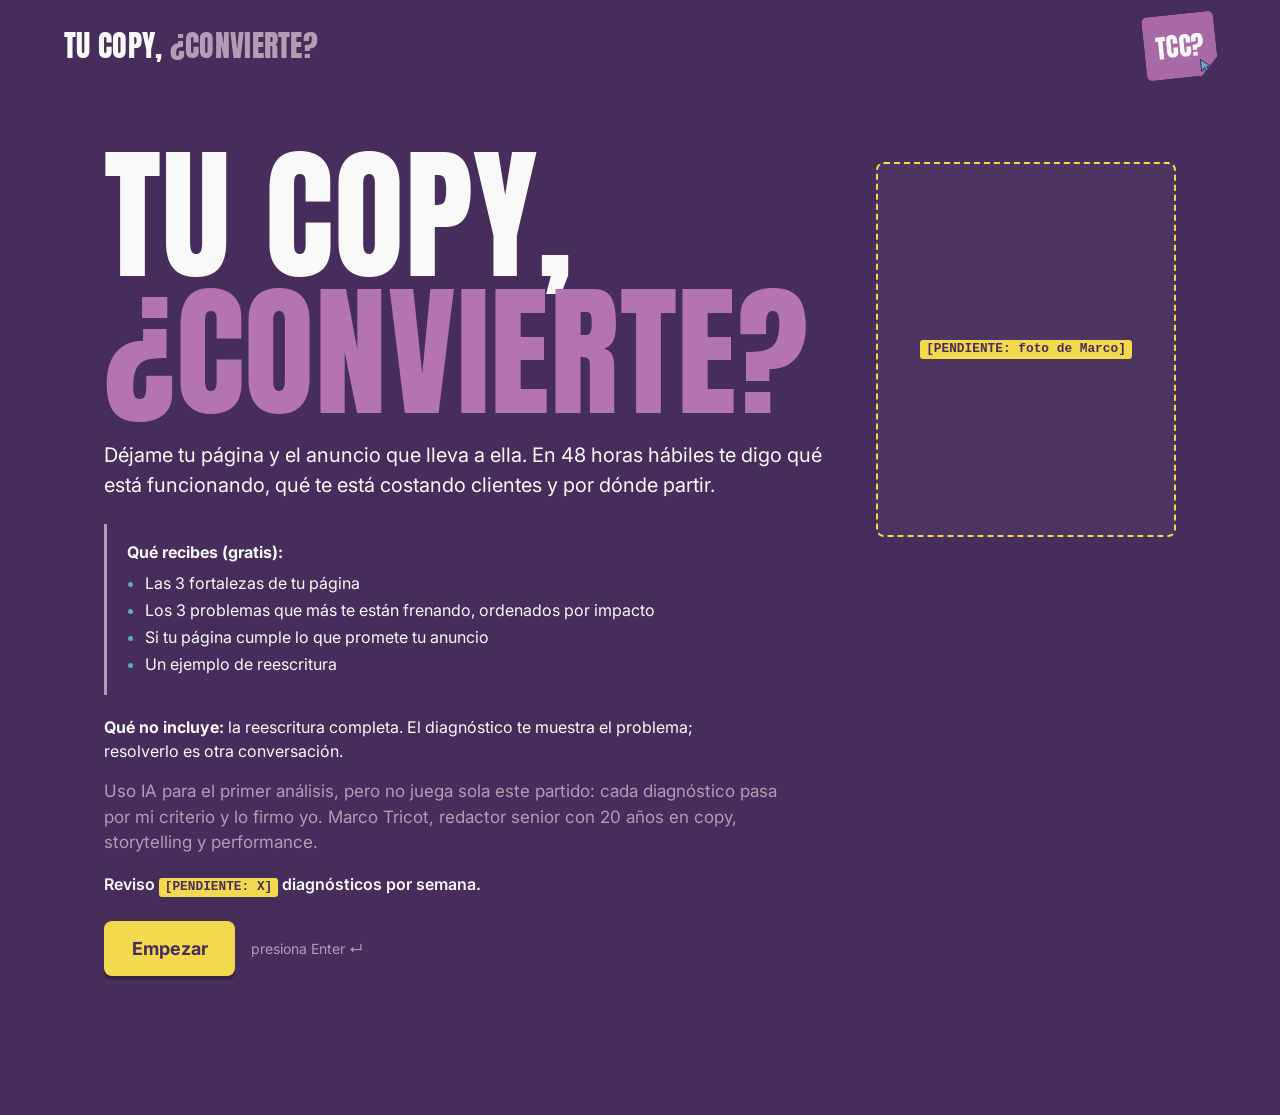
==== index.html @ 0de4b5cb "v1 del formulario Tu copy, ¿convierte? Formulario estilo Typeform (HTML/CSS/JS sin framework), vista" ====
<!doctype html>
<html lang="es">
<head>
  <meta charset="utf-8">
  <meta name="viewport" content="width=device-width, initial-scale=1, viewport-fit=cover">
  <title>Tu copy, ¿convierte?</title>
  <meta name="description" content="Déjame tu página y el anuncio que lleva a ella. En 48 horas hábiles te digo qué está funcionando, qué te está costando clientes y por dónde partir.">
  <meta name="theme-color" content="#472D5B">
  <link rel="icon" href="favicon.svg" type="image/svg+xml">
  <link rel="preconnect" href="https://fonts.googleapis.com">
  <link rel="preconnect" href="https://fonts.gstatic.com" crossorigin>
  <!-- PENDIENTE: cuando Marco elija la tipografía display, dejar solo esa familia en este link -->
  <link href="https://fonts.googleapis.com/css2?family=Anton&family=Bebas+Neue&family=Big+Shoulders+Display:wght@900&family=Inter:wght@400;500;600;700&display=swap" rel="stylesheet">
  <link rel="stylesheet" href="styles.css">
  <script src="config.js"></script>
</head>
<body>
  <header class="topbar">
    <p class="brand" aria-label="Tu copy, ¿convierte?">
      <span class="c-white">TU COPY,</span> <span class="c-lila">¿CONVIERTE?</span>
    </p>
    <!-- PENDIENTE: decidir con Marco "TCC?" o "¿TCC?" (también en favicon.svg) -->
    <button type="button" class="badge" id="badge" aria-label="Quién está detrás de Tu copy, ¿convierte?" data-tooltip="¿Quién está detrás?" aria-haspopup="dialog">
      <span class="badge__text" aria-hidden="true">TCC?</span>
      <svg class="badge__cursor" viewBox="0 0 24 24" aria-hidden="true"><path d="M4 2 L4 19 L8.6 14.6 L11.6 21.4 L14.6 20.1 L11.7 13.4 L18 13.4 Z"/></svg>
    </button>
  </header>

  <form id="form" novalidate autocomplete="on">
    <!-- Honeypot antispam: humanos no lo ven ni lo completan -->
    <div class="hp" aria-hidden="true">
      <label for="website">No completar este campo</label>
      <input type="text" id="website" name="website" tabindex="-1" autocomplete="off">
    </div>

    <!-- ============ PANTALLA 0: BIENVENIDA ============ -->
    <section class="screen screen--welcome is-active" data-step="0" aria-labelledby="welcome-title">
      <div class="welcome">
        <div class="welcome__main">
          <h1 class="display display--xl" id="welcome-title">
            <span class="c-white">TU COPY,</span><br>
            <span class="c-malva">¿CONVIERTE?</span>
          </h1>

          <p class="lead">Déjame tu página y el anuncio que lleva a ella. En 48 horas hábiles te digo qué está funcionando, qué te está costando clientes y por dónde partir.</p>

          <div class="receive">
            <p class="receive__title">Qué recibes (gratis):</p>
            <ul class="receive__list">
              <li>Las 3 fortalezas de tu página</li>
              <li>Los 3 problemas que más te están frenando, ordenados por impacto</li>
              <li>Si tu página cumple lo que promete tu anuncio</li>
              <li>Un ejemplo de reescritura</li>
            </ul>
          </div>

          <p class="secondary"><strong>Qué no incluye:</strong> la reescritura completa. El diagnóstico te muestra el problema; resolverlo es otra conversación.</p>

          <p class="secondary signature">Uso IA para el primer análisis, pero no juega sola este partido: cada diagnóstico pasa por mi criterio y lo firmo yo. Marco Tricot, redactor senior con 20 años en copy, storytelling y performance.</p>

          <p class="secondary quota">Reviso <span class="pendiente">[PENDIENTE: X]</span> diagnósticos por semana.</p>

          <div class="actions">
            <button type="button" class="btn btn--primary" data-action="start">Empezar</button>
            <span class="hint hint--enter">presiona Enter ↵</span>
          </div>
        </div>

        <!-- PENDIENTE: foto de Marco (reemplazar este bloque por <img src="..." alt="Marco Tricot">) -->
        <div class="photo photo--welcome pendiente-box" role="img" aria-label="Foto de Marco Tricot (pendiente)">
          <span class="pendiente">[PENDIENTE: foto de Marco]</span>
        </div>
      </div>
    </section>

    <!-- ============ PREGUNTA 1 · URL ============ -->
    <section class="screen" data-step="1" aria-labelledby="q1-title" hidden>
      <h2 class="display display--q" id="q1-title"><span class="c-white">¿QUÉ PÁGINA QUIERES</span> <span class="c-malva">QUE REVISE?</span></h2>
      <p class="help" id="q1-help">La página donde llega la gente desde tus anuncios. Si no tienes una específica, tu home.</p>
      <div class="field">
        <label class="sr-only" for="url_pagina">¿Qué página quieres que revise?</label>
        <input class="input" type="url" inputmode="url" id="url_pagina" name="url_pagina" placeholder="https://tuempresa.cl/landing" autocomplete="url" aria-describedby="q1-help q1-error" autocapitalize="off" spellcheck="false">
        <p class="error" id="q1-error" aria-live="polite"></p>
      </div>
      <div class="actions">
        <button type="button" class="btn btn--primary" data-action="next">OK</button>
        <span class="hint hint--enter">presiona Enter ↵</span>
      </div>
    </section>

    <!-- ============ PREGUNTA 2 · ANUNCIO ============ -->
    <section class="screen" data-step="2" aria-labelledby="q2-title" hidden>
      <h2 class="display display--q" id="q2-title"><span class="c-white">¿QUÉ ANUNCIO LLEVA</span> <span class="c-malva">GENTE A ESA PÁGINA?</span></h2>
      <p class="help" id="q2-help">Pega el link del anuncio (por ejemplo, desde la biblioteca de anuncios de Meta) o cuéntame en pocas palabras qué dice. Así reviso si la página cumple lo que promete el anuncio.</p>
      <div class="field">
        <label class="label" for="anuncio_link">Link del anuncio (opcional)</label>
        <input class="input" type="url" inputmode="url" id="anuncio_link" name="anuncio_link" aria-describedby="q2-help q2-error" autocapitalize="off" spellcheck="false">
      </div>
      <div class="field">
        <label class="label" for="anuncio_texto">Qué dice el anuncio (opcional)</label>
        <textarea class="input input--area" id="anuncio_texto" name="anuncio_texto" rows="3" aria-describedby="q2-help q2-error"></textarea>
        <p class="error" id="q2-error" aria-live="polite"></p>
      </div>
      <div class="actions">
        <button type="button" class="btn btn--primary" data-action="next">OK</button>
        <span class="hint hint--enter">presiona Enter ↵ · Shift + Enter para salto de línea</span>
      </div>
    </section>

    <!-- ============ PREGUNTA 3 · OBJETIVO ============ -->
    <section class="screen" data-step="3" aria-labelledby="q3-title" hidden>
      <h2 class="display display--q" id="q3-title"><span class="c-white">¿QUÉ QUIERES QUE HAGA</span> <span class="c-malva">LA GENTE</span> <span class="c-white">EN ESA PÁGINA?</span></h2>
      <div class="options" role="radiogroup" aria-labelledby="q3-title" aria-describedby="q3-error" data-name="objetivo">
        <button type="button" class="option" role="radio" aria-checked="false" data-key="A" data-value="Dejar sus datos"><span class="option__key" aria-hidden="true">A</span>Dejar sus datos</button>
        <button type="button" class="option" role="radio" aria-checked="false" data-key="B" data-value="Comprar"><span class="option__key" aria-hidden="true">B</span>Comprar</button>
        <button type="button" class="option" role="radio" aria-checked="false" data-key="C" data-value="Agendar o reservar"><span class="option__key" aria-hidden="true">C</span>Agendar o reservar</button>
        <button type="button" class="option" role="radio" aria-checked="false" data-key="D" data-value="Otro" data-other="true"><span class="option__key" aria-hidden="true">D</span>Otro</button>
      </div>
      <div class="field field--other" hidden>
        <!-- PENDIENTE: copy no definido en el brief (label del campo "Otro") -->
        <label class="sr-only" for="objetivo_otro">Otro: ¿qué quieres que haga la gente?</label>
        <input class="input" type="text" id="objetivo_otro" name="objetivo_otro" maxlength="140" aria-describedby="q3-error">
      </div>
      <p class="error" id="q3-error" aria-live="polite"></p>
      <div class="actions">
        <button type="button" class="btn btn--primary" data-action="next">OK</button>
        <span class="hint hint--enter">presiona A, B, C o D</span>
      </div>
    </section>

    <!-- ============ PREGUNTA 4 · PÚBLICO ============ -->
    <section class="screen" data-step="4" aria-labelledby="q4-title" hidden>
      <h2 class="display display--q" id="q4-title"><span class="c-white">¿A QUIÉN LE HABLA</span> <span class="c-malva">TU PÁGINA?</span></h2>
      <div class="field">
        <label class="sr-only" for="publico">¿A quién le habla tu página?</label>
        <input class="input" type="text" id="publico" name="publico" maxlength="140" placeholder="Ej.: dueñas de clínicas veterinarias en regiones" aria-describedby="q4-count q4-error">
        <p class="counter" id="q4-count" aria-live="off"><span data-count>0</span>/140</p>
        <p class="error" id="q4-error" aria-live="polite"></p>
      </div>
      <div class="actions">
        <button type="button" class="btn btn--primary" data-action="next">OK</button>
        <span class="hint hint--enter">presiona Enter ↵</span>
      </div>
    </section>

    <!-- ============ PREGUNTA 5 · INVERSIÓN (filtro) ============ -->
    <section class="screen" data-step="5" aria-labelledby="q5-title" hidden>
      <h2 class="display display--q" id="q5-title"><span class="c-white">¿HOY INVIERTES EN</span> <span class="c-malva">PUBLICIDAD DIGITAL?</span></h2>
      <div class="options" role="radiogroup" aria-labelledby="q5-title" aria-describedby="q5-error" data-name="inversion_pauta">
        <button type="button" class="option" role="radio" aria-checked="false" data-key="A" data-value="Sí, en Meta"><span class="option__key" aria-hidden="true">A</span>Sí, en Meta</button>
        <button type="button" class="option" role="radio" aria-checked="false" data-key="B" data-value="Sí, en Google"><span class="option__key" aria-hidden="true">B</span>Sí, en Google</button>
        <button type="button" class="option" role="radio" aria-checked="false" data-key="C" data-value="En ambas"><span class="option__key" aria-hidden="true">C</span>En ambas</button>
        <button type="button" class="option" role="radio" aria-checked="false" data-key="D" data-value="Todavía no"><span class="option__key" aria-hidden="true">D</span>Todavía no</button>
      </div>
      <p class="error" id="q5-error" aria-live="polite"></p>
      <div class="actions">
        <button type="button" class="btn btn--primary" data-action="next">OK</button>
        <span class="hint hint--enter">presiona A, B, C o D</span>
      </div>
    </section>

    <!-- ============ PREGUNTA 6 · DATOS ============ -->
    <section class="screen" data-step="6" aria-labelledby="q6-title" hidden>
      <h2 class="display display--q" id="q6-title"><span class="c-white">¿A QUIÉN LE ENVÍO</span> <span class="c-malva">EL DIAGNÓSTICO?</span></h2>
      <div class="fields-grid">
        <div class="field">
          <label class="label" for="nombre">Nombre</label>
          <input class="input" type="text" id="nombre" name="nombre" autocomplete="name" aria-describedby="nombre-error">
          <p class="error" id="nombre-error" aria-live="polite"></p>
        </div>
        <div class="field">
          <label class="label" for="empresa">Empresa</label>
          <input class="input" type="text" id="empresa" name="empresa" autocomplete="organization" aria-describedby="empresa-error">
          <p class="error" id="empresa-error" aria-live="polite"></p>
        </div>
        <div class="field">
          <label class="label" for="correo">Correo</label>
          <input class="input" type="email" inputmode="email" id="correo" name="correo" autocomplete="email" autocapitalize="off" spellcheck="false" aria-describedby="correo-error">
          <p class="error" id="correo-error" aria-live="polite"></p>
        </div>
      </div>
      <div class="actions actions--submit">
        <button type="submit" class="btn btn--primary" data-action="submit">Quiero mi diagnóstico</button>
      </div>
      <p class="privacy">Uso tus datos solo para enviarte el diagnóstico. No los comparto con nadie.</p>
      <!-- PENDIENTE: revisión legal (ley chilena de protección de datos): ¿aviso de privacidad / enlace a política? No publicar sin esto. -->
      <p class="privacy"><span class="pendiente">[PENDIENTE: aviso de privacidad / política según revisión legal]</span></p>

      <div class="send-error" id="send-error" role="alert" hidden>
        <p>No se pudo enviar. Revisa tu conexión y vuelve a intentarlo.</p>
        <button type="button" class="btn btn--secondary" data-action="retry">Reintentar</button>
      </div>
    </section>

    <!-- ============ CONFIRMACIÓN ============ -->
    <section class="screen screen--done" data-step="7" aria-labelledby="done-title" hidden>
      <h2 class="display display--xl" id="done-title" tabindex="-1"><span class="c-white">LISTO,</span> <span class="c-malva">YA LO TENGO.</span></h2>
      <p class="lead">Te llega a tu correo en 48 horas hábiles. Si por algún motivo tu página no calza con este diagnóstico, te aviso igual y te explico por qué.</p>
    </section>
  </form>

  <footer class="progress" id="progress" hidden>
    <div class="progress__bar" aria-hidden="true"><span class="progress__fill" id="progress-fill"></span></div>
    <p class="progress__label" id="progress-label" aria-live="polite">1 de 6</p>
    <div class="progress__nav">
      <button type="button" class="nav-btn" data-action="prev" aria-label="Pregunta anterior">↑</button>
      <button type="button" class="nav-btn" data-action="fwd" aria-label="Pregunta siguiente">↓</button>
    </div>
  </footer>

  <!-- ============ LIGHTBOX TCC? ============ -->
  <dialog class="lightbox" id="lightbox" role="dialog" aria-modal="true" aria-labelledby="lightbox-title">
    <div class="lightbox__inner">
      <button type="button" class="lightbox__close" data-action="close-lightbox" aria-label="Cerrar">✕</button>
      <!-- PENDIENTE: foto de Marco -->
      <div class="photo photo--lightbox pendiente-box" role="img" aria-label="Foto de Marco Tricot (pendiente)">
        <span class="pendiente">[PENDIENTE: foto]</span>
      </div>
      <!-- PENDIENTE: titular definitivo con Marco (ejemplo del brief) -->
      <h2 class="display display--lb" id="lightbox-title"><span class="c-white">QUIÉN ESTÁ</span> <span class="c-malva">DETRÁS</span></h2>
      <p class="pendiente pendiente--block">[PENDIENTE: titular e historia finales; este es el borrador del brief]</p>
      <div class="lightbox__story">
        <p>Soy Marco Tricot, redactor senior. Llevo 20 años escribiendo copy, contando historias y midiendo si funcionan.</p>
        <p>Creé esta plataforma porque veo muchas marcas pagando por clics que su página no convierte. Casi siempre el problema no es el anuncio ni el diseño: es lo que la página dice, o lo que deja de decir.</p>
        <p>Uso IA para el primer análisis, pero no juega sola este partido: el criterio y la firma son míos.</p>
        <p>¿Quieres hacer algo más o colaborar? Escríbeme.</p>
      </div>
      <div class="lightbox__contact">
        <a class="mail-link" id="mail-link" href="#">correo</a>
        <button type="button" class="btn btn--secondary" data-action="copy-email">Copiar correo</button>
        <span class="copied" id="copied" aria-live="polite"></span>
      </div>
      <button type="button" class="btn btn--ghost" data-action="close-lightbox">Cerrar</button>
    </div>
  </dialog>

  <script src="app.js"></script>
</body>
</html>
---- styles.css ----
/* ==========================================================
   Tu copy, ¿convierte? — estilos v1
   ========================================================== */

:root {
  /* Paleta (brief §4) */
  --morado-noche: #472D5B;
  --malva: #A969A6;          /* insignia (fondo) */
  --malva-display: #B474B1;  /* malva aclarado: 3,4:1 sobre morado noche. Solo display ≥ 32px */
  --lila-polvo: #B59BB3;     /* 4,6:1 — textos secundarios grandes, bordes */
  --azul-clic: #63A7CF;      /* 4,4:1 — detalles, foco. No para texto pequeño */
  --blanco: #F9F9F9;         /* 11,1:1 */
  /* PENDIENTE: acento CTA propuesto, validar con Marco (8,3:1 con texto morado noche) */
  --acento: #F2D94E;

  /* Tipografía display. PENDIENTE: Marco elige entre Anton / Big Shoulders Display / Bebas Neue.
     Mientras tanto se puede probar con ?fuente=anton | big-shoulders | bebas  (ver tipografias.html) */
  --font-display: 'Anton', 'Impact', sans-serif;
  --display-scale: 1;
  --display-weight: 400;
  --font-text: 'Inter', system-ui, -apple-system, 'Segoe UI', sans-serif;

  --gutter: clamp(16px, 5vw, 72px);
  --maxw: 1200px;
  --ease: cubic-bezier(.2, .7, .2, 1);
}

html[data-fuente="big-shoulders"] {
  --font-display: 'Big Shoulders Display', 'Impact', sans-serif;
  --display-weight: 900;
  --display-scale: 1;
}
html[data-fuente="bebas"] {
  --font-display: 'Bebas Neue', 'Impact', sans-serif;
  --display-scale: 1.22;
}

*, *::before, *::after { box-sizing: border-box; }

html { -webkit-text-size-adjust: 100%; }

body {
  margin: 0;
  min-height: 100vh;
  min-height: 100dvh;
  background: var(--morado-noche);
  color: var(--blanco);
  font-family: var(--font-text);
  font-size: 16px;
  line-height: 1.5;
  -webkit-font-smoothing: antialiased;
}

body.is-locked { overflow: hidden; }

.sr-only {
  position: absolute !important;
  width: 1px; height: 1px;
  padding: 0; margin: -1px;
  overflow: hidden; clip: rect(0 0 0 0);
  white-space: nowrap; border: 0;
}

.c-white { color: var(--blanco); }
.c-malva { color: var(--malva-display); }
.c-lila { color: var(--lila-polvo); }

/* Foco visible en todo (azul clic) */
:focus-visible {
  outline: 3px solid var(--azul-clic);
  outline-offset: 3px;
}

/* ---------- PENDIENTE: marcadores visibles. Buscar "PENDIENTE" ---------- */
.pendiente {
  display: inline-block;
  font-family: ui-monospace, 'SF Mono', Menlo, monospace;
  font-size: 0.8em;
  font-weight: 600;
  line-height: 1.3;
  color: var(--morado-noche);
  background: var(--acento);
  padding: 0.1em 0.45em;
  border-radius: 3px;
  letter-spacing: 0;
}
.pendiente--block { display: block; margin: 0.75rem 0; font-size: 13px; }
.pendiente-box {
  border: 2px dashed var(--acento);
  display: grid;
  place-items: center;
  text-align: center;
  padding: 1rem;
}

/* ---------- Topbar: marca + insignia ---------- */
.topbar {
  position: sticky;
  top: 0;
  z-index: 10;
  display: flex;
  align-items: center;
  justify-content: space-between;
  gap: 1rem;
  padding: max(14px, env(safe-area-inset-top)) var(--gutter) 14px;
  background: var(--morado-noche);
}

.brand {
  margin: 0;
  font-family: var(--font-display);
  font-weight: var(--display-weight);
  font-size: calc(clamp(20px, 3.2vw, 30px) * var(--display-scale));
  line-height: 0.95;
  letter-spacing: 0.01em;
  text-transform: uppercase;
}

.badge {
  position: relative;
  flex: none;
  display: grid;
  place-items: center;
  width: 72px;
  height: 64px;
  padding: 0;
  border: 0;
  cursor: pointer;
  color: var(--blanco);
  background: var(--malva);
  /* forma propia: ficha con esquina recortada (como un ticket) */
  clip-path: polygon(0 0, 100% 0, 100% 72%, 76% 100%, 0 100%);
  border-radius: 6px 6px 0 6px;
  transform: rotate(-6deg);
  transition: transform .2s var(--ease), background-color .2s;
  font-family: var(--font-display);
  font-weight: var(--display-weight);
  font-size: calc(26px * var(--display-scale));
  line-height: 1;
  letter-spacing: 0.02em;
}
.badge:hover { transform: rotate(0deg) scale(1.06); background: #B474B1; }
.badge:active { transform: rotate(0deg) scale(.97); }
.badge:focus-visible { outline-offset: 6px; }
.badge__cursor {
  position: absolute;
  right: 3px;
  bottom: 1px;
  width: 17px;
  height: 17px;
  fill: var(--azul-clic);
  stroke: var(--morado-noche);
  stroke-width: 1.4;
  stroke-linejoin: round;
}
/* Tooltip */
.badge::after {
  content: attr(data-tooltip);
  position: absolute;
  top: calc(100% + 12px);
  right: 0;
  white-space: nowrap;
  font-family: var(--font-text);
  font-weight: 500;
  font-size: 14px;
  letter-spacing: 0;
  color: var(--morado-noche);
  background: var(--blanco);
  padding: 6px 10px;
  border-radius: 6px;
  opacity: 0;
  pointer-events: none;
  transform: translateY(-4px) rotate(6deg);
  transition: opacity .15s, transform .15s;
}
.badge:hover::after,
.badge:focus-visible::after { opacity: 1; transform: translateY(0) rotate(6deg); }
.badge { overflow: visible; }

/* Un solo giro sutil al cargar la bienvenida */
.badge.is-intro { animation: badge-intro 1s var(--ease) .6s 1 both; }
@keyframes badge-intro {
  0% { transform: rotate(-6deg); }
  35% { transform: rotate(8deg) scale(1.08); }
  70% { transform: rotate(-10deg); }
  100% { transform: rotate(-6deg); }
}

/* ---------- Pantallas ---------- */
#form { margin: 0; }

.screen {
  max-width: var(--maxw);
  margin: 0 auto;
  padding: clamp(24px, 6vh, 72px) var(--gutter) 140px;
  min-height: calc(100dvh - 92px);
  container-type: inline-size;
}
.welcome__main { container-type: inline-size; min-width: 0; }
.screen[hidden] { display: none; }
.screen.is-entering { animation: screen-in .35s var(--ease) both; }
.screen.is-entering.from-top { animation-name: screen-in-down; }
@keyframes screen-in { from { opacity: 0; transform: translateY(28px); } to { opacity: 1; transform: none; } }
@keyframes screen-in-down { from { opacity: 0; transform: translateY(-28px); } to { opacity: 1; transform: none; } }

.display {
  margin: 0 0 1.25rem;
  font-family: var(--font-display);
  font-weight: var(--display-weight);
  line-height: 0.95;
  letter-spacing: 0.005em;
  text-transform: uppercase;
  hyphens: none;
}
/* tamaño relativo al ancho de su columna: "¿CONVIERTE?" nunca se corta */
.display--xl { font-size: calc(clamp(44px, 19.5cqi, 190px) * var(--display-scale)); }
.display--q  { font-size: calc(clamp(40px, 8vw, 104px) * var(--display-scale)); max-width: 14ch; }
.display--lb { font-size: calc(clamp(44px, 7vw, 72px) * var(--display-scale)); margin-bottom: .5rem; }

.lead {
  font-size: clamp(16px, 1.6vw, 20px);
  max-width: 38em;
  margin: 0 0 1.5rem;
}
.help {
  font-size: 16px;
  max-width: 36em;
  margin: 0 0 1.5rem;
  color: var(--blanco);
}
.secondary {
  font-size: 16px;
  max-width: 40em;
  margin: 0 0 1rem;
  color: var(--blanco);
}
.secondary strong { font-weight: 700; }

/* Bienvenida */
.welcome {
  display: grid;
  gap: 2rem;
  grid-template-columns: 1fr;
}
.receive {
  margin: 0 0 1.25rem;
  padding: 1rem 1.25rem;
  border-left: 3px solid var(--lila-polvo);
}
.receive__title { margin: 0 0 .4rem; font-weight: 700; }
.receive__list { margin: 0; padding-left: 1.1rem; }
.receive__list li { margin: .2rem 0; }
.receive__list li::marker { color: var(--azul-clic); }
.signature { color: var(--lila-polvo); font-size: 17px; }
.quota { font-weight: 600; }

.photo {
  background: rgba(249, 249, 249, 0.04);
  border-radius: 8px;
  color: var(--blanco);
}
.photo--welcome { aspect-ratio: 4 / 5; max-width: 320px; width: 100%; }
.photo--lightbox { width: 120px; height: 120px; border-radius: 50%; margin-bottom: 1rem; padding: .5rem; }

@media (min-width: 900px) {
  .welcome { grid-template-columns: minmax(0, 1fr) 300px; align-items: start; }
  .photo--welcome { margin-top: 1rem; }
}

/* ---------- Campos ---------- */
.field { margin: 0 0 1rem; max-width: 640px; }
.fields-grid { max-width: 640px; }
.label {
  display: block;
  margin: 0 0 .35rem;
  font-size: 16px;
  font-weight: 500;
  color: var(--lila-polvo);
}
.input {
  width: 100%;
  font: inherit;
  font-size: max(16px, 1.25rem); /* nunca < 16px: evita zoom en iOS */
  line-height: 1.35;
  color: var(--blanco);
  background: transparent;
  border: 0;
  border-bottom: 2px solid var(--lila-polvo);
  border-radius: 0;
  padding: .5rem 0;
  transition: border-color .15s;
}
.input::placeholder { color: rgba(249, 249, 249, .45); }
.input:focus { outline: none; border-bottom-color: var(--azul-clic); }
.input:focus-visible { outline: none; box-shadow: 0 2px 0 0 var(--azul-clic); }
.input--area { resize: vertical; min-height: 5.5rem; }
.input[aria-invalid="true"] { border-bottom-color: var(--acento); }

.counter { margin: .35rem 0 0; font-size: 14px; color: var(--lila-polvo); text-align: right; }

.error {
  min-height: 0;
  margin: .5rem 0 0;
  font-size: 16px;
  font-weight: 500;
  color: var(--acento);
}
.error:empty { margin: 0; }
.error:not(:empty)::before { content: "⚠ "; }

/* Opciones */
.options {
  display: grid;
  gap: .6rem;
  max-width: 480px;
  margin: 0 0 1rem;
}
.option {
  display: flex;
  align-items: center;
  gap: .85rem;
  width: 100%;
  min-height: 52px;
  padding: .7rem 1rem;
  font: inherit;
  font-size: 17px;
  font-weight: 500;
  text-align: left;
  color: var(--blanco);
  background: rgba(181, 155, 179, .12);
  border: 2px solid var(--lila-polvo);
  border-radius: 8px;
  cursor: pointer;
  transition: background-color .15s, border-color .15s, transform .1s;
}
.option:hover { background: rgba(181, 155, 179, .24); }
.option__key {
  flex: none;
  display: grid;
  place-items: center;
  width: 28px;
  height: 28px;
  font-size: 14px;
  font-weight: 700;
  border: 1.5px solid var(--lila-polvo);
  border-radius: 4px;
}
.option[aria-checked="true"] {
  background: var(--blanco);
  border-color: var(--blanco);
  color: var(--morado-noche);
}
.option[aria-checked="true"] .option__key { background: var(--morado-noche); border-color: var(--morado-noche); color: var(--blanco); }
.option.is-blink { animation: blink .3s steps(2) 1; }
@keyframes blink { 50% { opacity: .55; } }

/* Botones */
.actions {
  display: flex;
  flex-wrap: wrap;
  align-items: center;
  gap: .75rem 1rem;
  margin-top: 1.5rem;
}
.btn {
  font: inherit;
  font-size: 18px;
  font-weight: 700;
  min-height: 52px;
  padding: .75rem 1.6rem;
  border-radius: 8px;
  border: 2px solid transparent;
  cursor: pointer;
  transition: transform .1s, background-color .15s, box-shadow .15s;
}
.btn:active { transform: translateY(1px); }
.btn--primary {
  color: var(--morado-noche);
  background: var(--acento);
  box-shadow: 0 4px 0 0 rgba(0,0,0,.25);
}
.btn--primary:hover { background: #F6E275; }
.btn--primary:disabled { opacity: .6; cursor: progress; }
.btn--secondary {
  color: var(--blanco);
  background: transparent;
  border-color: var(--blanco);
}
.btn--secondary:hover { background: rgba(249,249,249,.1); }
.btn--ghost {
  color: var(--lila-polvo);
  background: transparent;
  padding-left: 0;
  padding-right: 0;
  text-decoration: underline;
  text-underline-offset: 3px;
}
.hint { font-size: 16px; color: var(--lila-polvo); }

.privacy { margin: 1rem 0 0; font-size: 16px; color: var(--lila-polvo); max-width: 40em; }

.send-error {
  margin-top: 1.25rem;
  padding: 1rem 1.25rem;
  border: 2px solid var(--acento);
  border-radius: 8px;
  max-width: 640px;
}
.send-error p { margin: 0 0 .75rem; font-weight: 600; }

/* Honeypot */
.hp { position: absolute; left: -9999px; top: auto; width: 1px; height: 1px; overflow: hidden; }

/* ---------- Progreso ---------- */
.progress {
  position: fixed;
  left: 0; right: 0; bottom: 0;
  z-index: 10;
  display: flex;
  align-items: center;
  gap: 1rem;
  padding: 12px var(--gutter) max(12px, env(safe-area-inset-bottom));
  background: var(--morado-noche);
  border-top: 1px solid rgba(181, 155, 179, .25);
}
.progress[hidden] { display: none; }
.progress__bar {
  flex: 1;
  max-width: 320px;
  height: 6px;
  border-radius: 3px;
  background: rgba(181, 155, 179, .3);
  overflow: hidden;
}
.progress__fill {
  display: block;
  height: 100%;
  width: 0;
  background: var(--azul-clic);
  transition: width .3s var(--ease);
}
.progress__label { margin: 0; font-size: 16px; font-weight: 600; white-space: nowrap; }
.progress__nav { margin-left: auto; display: flex; gap: .5rem; }
.nav-btn {
  width: 44px; height: 44px;
  font: inherit;
  font-size: 20px;
  font-weight: 700;
  color: var(--morado-noche);
  background: var(--blanco);
  border: 0;
  border-radius: 6px;
  cursor: pointer;
}
.nav-btn:disabled { opacity: .3; cursor: default; }

/* ---------- Lightbox ---------- */
.lightbox {
  width: min(560px, calc(100% - 32px));
  max-height: calc(100dvh - 48px);
  padding: 0;
  border: 0;
  border-radius: 12px;
  color: var(--blanco);
  background: var(--morado-noche);
  box-shadow: 0 0 0 2px var(--lila-polvo), 0 24px 80px rgba(0,0,0,.5);
  overflow: auto;
}
.lightbox::backdrop { background: rgba(20, 10, 28, .75); }
.lightbox[open] { animation: screen-in .25s var(--ease) both; }
.lightbox__inner { position: relative; padding: 32px 28px 24px; }
.lightbox__close {
  position: absolute;
  top: 12px; right: 12px;
  width: 44px; height: 44px;
  font-size: 20px;
  color: var(--blanco);
  background: transparent;
  border: 2px solid var(--lila-polvo);
  border-radius: 50%;
  cursor: pointer;
}
.lightbox__story p { margin: 0 0 .85rem; font-size: 16px; }
.lightbox__contact {
  display: flex;
  flex-wrap: wrap;
  align-items: center;
  gap: .75rem 1rem;
  margin: 1.25rem 0 1rem;
}
.mail-link { color: var(--blanco); font-weight: 600; text-decoration-color: var(--azul-clic); text-underline-offset: 3px; word-break: break-all; }
.copied { font-size: 16px; font-weight: 600; color: var(--acento); }

/* Mobile: hoja a pantalla completa */
@media (max-width: 640px) {
  .lightbox {
    width: 100%;
    max-width: 100%;
    height: 100%;
    max-height: 100%;
    margin: 0;
    border-radius: 0;
    box-shadow: none;
  }
  .lightbox__inner { padding: max(24px, env(safe-area-inset-top)) 16px 32px; }
  .badge { width: 60px; height: 54px; font-size: calc(22px * var(--display-scale)); }
  .hint--enter { display: none; } /* en mobile no se depende de Enter */
}

/* Desktop: Inter 14px solo en textos secundarios */
@media (min-width: 1024px) {
  .hint, .counter, .privacy, .progress__label, .label { font-size: 14px; }
}

/* ---------- Sin movimiento ---------- */
@media (prefers-reduced-motion: reduce) {
  *, *::before, *::after {
    animation: none !important;
    transition: none !important;
  }
}

#done-title:focus { outline: none; }
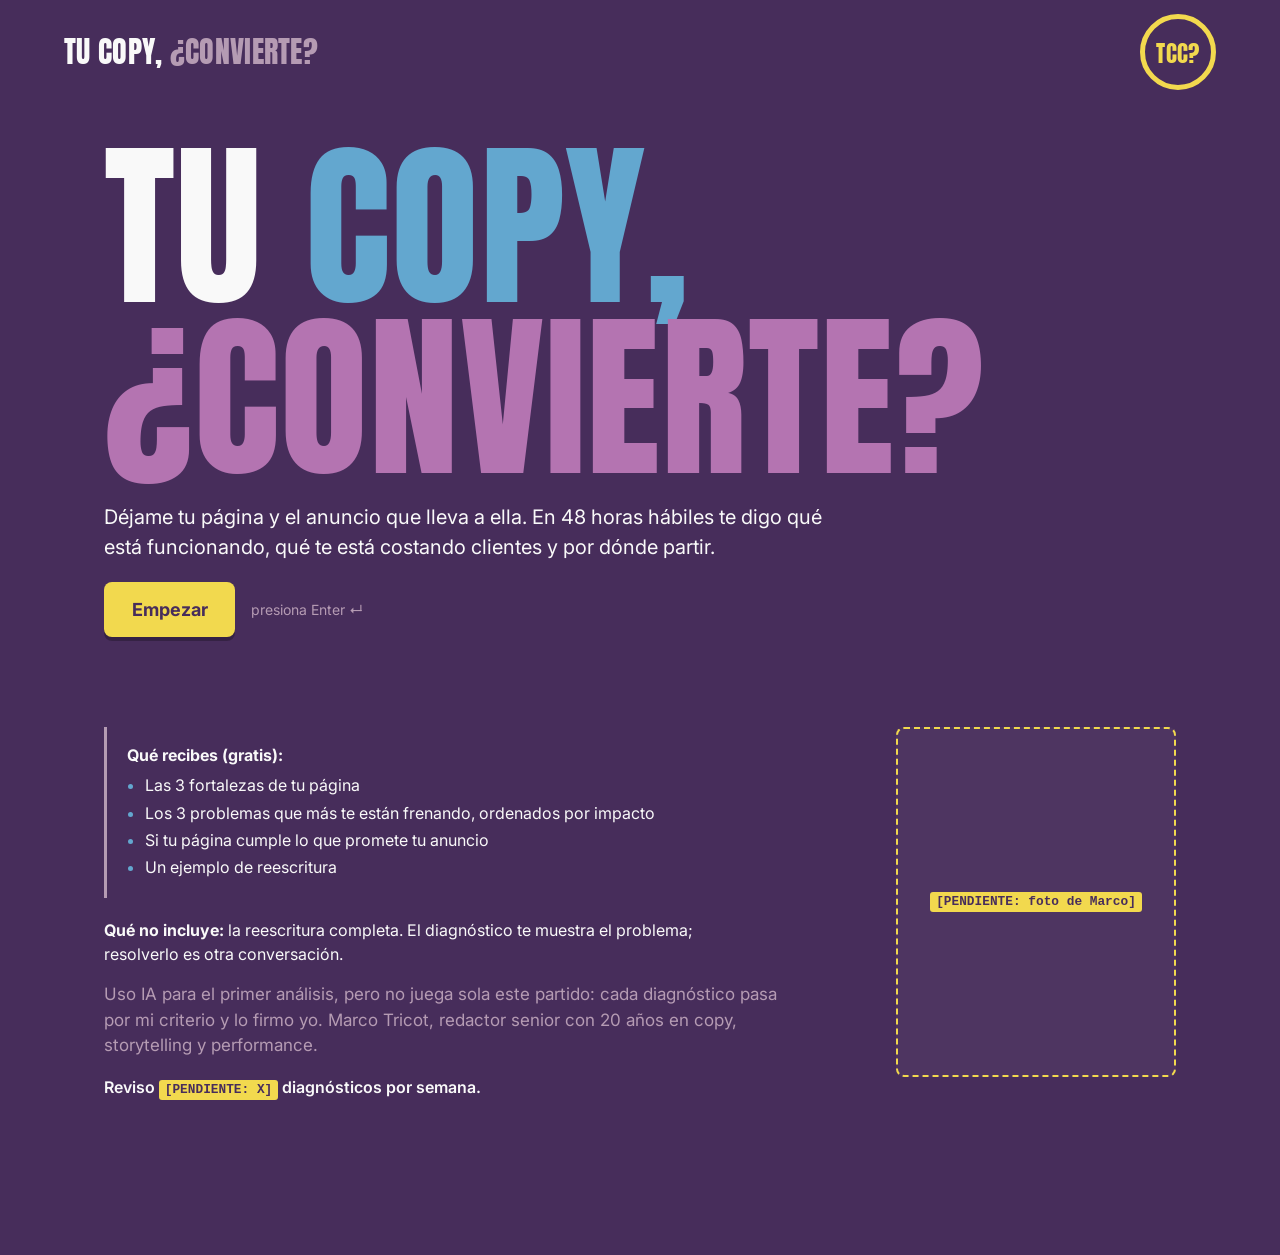
==== commit 35609f1b: "Anton fija, insignia circular amarilla, titulares multicolor y bienvenida con slide horizontal - Ant" ====
--- a/index.html
+++ b/index.html
@@ -9,8 +9,7 @@
   <link rel="icon" href="favicon.svg" type="image/svg+xml">
   <link rel="preconnect" href="https://fonts.googleapis.com">
   <link rel="preconnect" href="https://fonts.gstatic.com" crossorigin>
-  <!-- PENDIENTE: cuando Marco elija la tipografía display, dejar solo esa familia en este link -->
-  <link href="https://fonts.googleapis.com/css2?family=Anton&family=Bebas+Neue&family=Big+Shoulders+Display:wght@900&family=Inter:wght@400;500;600;700&display=swap" rel="stylesheet">
+  <link href="https://fonts.googleapis.com/css2?family=Anton&family=Inter:wght@400;500;600;700&display=swap" rel="stylesheet">
   <link rel="stylesheet" href="styles.css">
   <script src="config.js"></script>
 </head>
@@ -22,7 +21,6 @@
     <!-- PENDIENTE: decidir con Marco "TCC?" o "¿TCC?" (también en favicon.svg) -->
     <button type="button" class="badge" id="badge" aria-label="Quién está detrás de Tu copy, ¿convierte?" data-tooltip="¿Quién está detrás?" aria-haspopup="dialog">
       <span class="badge__text" aria-hidden="true">TCC?</span>
-      <svg class="badge__cursor" viewBox="0 0 24 24" aria-hidden="true"><path d="M4 2 L4 19 L8.6 14.6 L11.6 21.4 L14.6 20.1 L11.7 13.4 L18 13.4 Z"/></svg>
     </button>
   </header>
 
@@ -35,15 +33,22 @@
 
     <!-- ============ PANTALLA 0: BIENVENIDA ============ -->
     <section class="screen screen--welcome is-active" data-step="0" aria-labelledby="welcome-title">
-      <div class="welcome">
-        <div class="welcome__main">
-          <h1 class="display display--xl" id="welcome-title">
-            <span class="c-white">TU COPY,</span><br>
-            <span class="c-malva">¿CONVIERTE?</span>
-          </h1>
-
-          <p class="lead">Déjame tu página y el anuncio que lleva a ella. En 48 horas hábiles te digo qué está funcionando, qué te está costando clientes y por dónde partir.</p>
-
+      <div class="hero">
+        <h1 class="display display--xl" id="welcome-title">
+          <span class="c-white">TU</span> <span class="c-azul">COPY,</span><br>
+          <span class="c-malva">¿CONVIERTE?</span>
+        </h1>
+
+        <p class="lead">Déjame tu página y el anuncio que lleva a ella. En 48 horas hábiles te digo qué está funcionando, qué te está costando clientes y por dónde partir.</p>
+
+        <div class="actions">
+          <button type="button" class="btn btn--primary" data-action="start">Empezar</button>
+          <span class="hint hint--enter">presiona Enter ↵</span>
+        </div>
+      </div>
+
+      <div class="welcome-details">
+        <div class="welcome-details__text">
           <div class="receive">
             <p class="receive__title">Qué recibes (gratis):</p>
             <ul class="receive__list">
@@ -59,11 +64,6 @@
           <p class="secondary signature">Uso IA para el primer análisis, pero no juega sola este partido: cada diagnóstico pasa por mi criterio y lo firmo yo. Marco Tricot, redactor senior con 20 años en copy, storytelling y performance.</p>
 
           <p class="secondary quota">Reviso <span class="pendiente">[PENDIENTE: X]</span> diagnósticos por semana.</p>
-
-          <div class="actions">
-            <button type="button" class="btn btn--primary" data-action="start">Empezar</button>
-            <span class="hint hint--enter">presiona Enter ↵</span>
-          </div>
         </div>
 
         <!-- PENDIENTE: foto de Marco (reemplazar este bloque por <img src="..." alt="Marco Tricot">) -->
@@ -75,7 +75,7 @@
 
     <!-- ============ PREGUNTA 1 · URL ============ -->
     <section class="screen" data-step="1" aria-labelledby="q1-title" hidden>
-      <h2 class="display display--q" id="q1-title"><span class="c-white">¿QUÉ PÁGINA QUIERES</span> <span class="c-malva">QUE REVISE?</span></h2>
+      <h2 class="display display--q" id="q1-title"><span class="c-white">¿QUÉ</span> <span class="c-amarillo">PÁGINA</span> <span class="c-white">QUIERES</span> <span class="c-azul">QUE</span> <span class="c-malva">REVISE?</span></h2>
       <p class="help" id="q1-help">La página donde llega la gente desde tus anuncios. Si no tienes una específica, tu home.</p>
       <div class="field">
         <label class="sr-only" for="url_pagina">¿Qué página quieres que revise?</label>
@@ -90,7 +90,7 @@
 
     <!-- ============ PREGUNTA 2 · ANUNCIO ============ -->
     <section class="screen" data-step="2" aria-labelledby="q2-title" hidden>
-      <h2 class="display display--q" id="q2-title"><span class="c-white">¿QUÉ ANUNCIO LLEVA</span> <span class="c-malva">GENTE A ESA PÁGINA?</span></h2>
+      <h2 class="display display--q" id="q2-title"><span class="c-white">¿QUÉ</span> <span class="c-azul">ANUNCIO</span> <span class="c-white">LLEVA</span> <span class="c-malva">GENTE</span> <span class="c-lila">A ESA</span> <span class="c-amarillo">PÁGINA?</span></h2>
       <p class="help" id="q2-help">Pega el link del anuncio (por ejemplo, desde la biblioteca de anuncios de Meta) o cuéntame en pocas palabras qué dice. Así reviso si la página cumple lo que promete el anuncio.</p>
       <div class="field">
         <label class="label" for="anuncio_link">Link del anuncio (opcional)</label>
@@ -109,7 +109,7 @@
 
     <!-- ============ PREGUNTA 3 · OBJETIVO ============ -->
     <section class="screen" data-step="3" aria-labelledby="q3-title" hidden>
-      <h2 class="display display--q" id="q3-title"><span class="c-white">¿QUÉ QUIERES QUE HAGA</span> <span class="c-malva">LA GENTE</span> <span class="c-white">EN ESA PÁGINA?</span></h2>
+      <h2 class="display display--q" id="q3-title"><span class="c-white">¿QUÉ QUIERES</span> <span class="c-azul">QUE HAGA</span> <span class="c-malva">LA GENTE</span> <span class="c-white">EN ESA</span> <span class="c-amarillo">PÁGINA?</span></h2>
       <div class="options" role="radiogroup" aria-labelledby="q3-title" aria-describedby="q3-error" data-name="objetivo">
         <button type="button" class="option" role="radio" aria-checked="false" data-key="A" data-value="Dejar sus datos"><span class="option__key" aria-hidden="true">A</span>Dejar sus datos</button>
         <button type="button" class="option" role="radio" aria-checked="false" data-key="B" data-value="Comprar"><span class="option__key" aria-hidden="true">B</span>Comprar</button>
@@ -130,7 +130,7 @@
 
     <!-- ============ PREGUNTA 4 · PÚBLICO ============ -->
     <section class="screen" data-step="4" aria-labelledby="q4-title" hidden>
-      <h2 class="display display--q" id="q4-title"><span class="c-white">¿A QUIÉN LE HABLA</span> <span class="c-malva">TU PÁGINA?</span></h2>
+      <h2 class="display display--q" id="q4-title"><span class="c-white">¿A</span> <span class="c-amarillo">QUIÉN</span> <span class="c-white">LE</span> <span class="c-azul">HABLA</span> <span class="c-malva">TU PÁGINA?</span></h2>
       <div class="field">
         <label class="sr-only" for="publico">¿A quién le habla tu página?</label>
         <input class="input" type="text" id="publico" name="publico" maxlength="140" placeholder="Ej.: dueñas de clínicas veterinarias en regiones" aria-describedby="q4-count q4-error">
@@ -145,7 +145,7 @@
 
     <!-- ============ PREGUNTA 5 · INVERSIÓN (filtro) ============ -->
     <section class="screen" data-step="5" aria-labelledby="q5-title" hidden>
-      <h2 class="display display--q" id="q5-title"><span class="c-white">¿HOY INVIERTES EN</span> <span class="c-malva">PUBLICIDAD DIGITAL?</span></h2>
+      <h2 class="display display--q" id="q5-title"><span class="c-white">¿HOY</span> <span class="c-azul">INVIERTES</span> <span class="c-white">EN</span> <span class="c-malva">PUBLICIDAD</span> <span class="c-amarillo">DIGITAL?</span></h2>
       <div class="options" role="radiogroup" aria-labelledby="q5-title" aria-describedby="q5-error" data-name="inversion_pauta">
         <button type="button" class="option" role="radio" aria-checked="false" data-key="A" data-value="Sí, en Meta"><span class="option__key" aria-hidden="true">A</span>Sí, en Meta</button>
         <button type="button" class="option" role="radio" aria-checked="false" data-key="B" data-value="Sí, en Google"><span class="option__key" aria-hidden="true">B</span>Sí, en Google</button>
@@ -161,7 +161,7 @@
 
     <!-- ============ PREGUNTA 6 · DATOS ============ -->
     <section class="screen" data-step="6" aria-labelledby="q6-title" hidden>
-      <h2 class="display display--q" id="q6-title"><span class="c-white">¿A QUIÉN LE ENVÍO</span> <span class="c-malva">EL DIAGNÓSTICO?</span></h2>
+      <h2 class="display display--q" id="q6-title"><span class="c-white">¿A QUIÉN</span> <span class="c-azul">LE ENVÍO</span> <span class="c-malva">EL</span> <span class="c-amarillo">DIAGNÓSTICO?</span></h2>
       <div class="fields-grid">
         <div class="field">
           <label class="label" for="nombre">Nombre</label>
@@ -194,7 +194,7 @@
 
     <!-- ============ CONFIRMACIÓN ============ -->
     <section class="screen screen--done" data-step="7" aria-labelledby="done-title" hidden>
-      <h2 class="display display--xl" id="done-title" tabindex="-1"><span class="c-white">LISTO,</span> <span class="c-malva">YA LO TENGO.</span></h2>
+      <h2 class="display display--xl" id="done-title" tabindex="-1"><span class="c-amarillo">LISTO,</span> <span class="c-white">YA</span> <span class="c-azul">LO</span> <span class="c-malva">TENGO.</span></h2>
       <p class="lead">Te llega a tu correo en 48 horas hábiles. Si por algún motivo tu página no calza con este diagnóstico, te aviso igual y te explico por qué.</p>
     </section>
   </form>
@@ -217,7 +217,7 @@
         <span class="pendiente">[PENDIENTE: foto]</span>
       </div>
       <!-- PENDIENTE: titular definitivo con Marco (ejemplo del brief) -->
-      <h2 class="display display--lb" id="lightbox-title"><span class="c-white">QUIÉN ESTÁ</span> <span class="c-malva">DETRÁS</span></h2>
+      <h2 class="display display--lb" id="lightbox-title"><span class="c-white">QUIÉN</span> <span class="c-azul">ESTÁ</span> <span class="c-amarillo">DETRÁS</span></h2>
       <p class="pendiente pendiente--block">[PENDIENTE: titular e historia finales; este es el borrador del brief]</p>
       <div class="lightbox__story">
         <p>Soy Marco Tricot, redactor senior. Llevo 20 años escribiendo copy, contando historias y midiendo si funcionan.</p>
--- a/styles.css
+++ b/styles.css
@@ -13,8 +13,7 @@
   /* PENDIENTE: acento CTA propuesto, validar con Marco (8,3:1 con texto morado noche) */
   --acento: #F2D94E;
 
-  /* Tipografía display. PENDIENTE: Marco elige entre Anton / Big Shoulders Display / Bebas Neue.
-     Mientras tanto se puede probar con ?fuente=anton | big-shoulders | bebas  (ver tipografias.html) */
+  /* Tipografía display: Anton (elegida por Marco) */
   --font-display: 'Anton', 'Impact', sans-serif;
   --display-scale: 1;
   --display-weight: 400;
@@ -23,16 +22,6 @@
   --gutter: clamp(16px, 5vw, 72px);
   --maxw: 1200px;
   --ease: cubic-bezier(.2, .7, .2, 1);
-}
-
-html[data-fuente="big-shoulders"] {
-  --font-display: 'Big Shoulders Display', 'Impact', sans-serif;
-  --display-weight: 900;
-  --display-scale: 1;
-}
-html[data-fuente="bebas"] {
-  --font-display: 'Bebas Neue', 'Impact', sans-serif;
-  --display-scale: 1.22;
 }
 
 *, *::before, *::after { box-sizing: border-box; }
@@ -64,6 +53,8 @@
 .c-white { color: var(--blanco); }
 .c-malva { color: var(--malva-display); }
 .c-lila { color: var(--lila-polvo); }
+.c-azul { color: var(--azul-clic); }   /* solo display */
+.c-amarillo { color: var(--acento); } /* solo display */
 
 /* Foco visible en todo (azul clic) */
 :focus-visible {
@@ -121,38 +112,25 @@
   flex: none;
   display: grid;
   place-items: center;
-  width: 72px;
-  height: 64px;
+  width: 76px;
+  height: 76px;
   padding: 0;
-  border: 0;
   cursor: pointer;
-  color: var(--blanco);
-  background: var(--malva);
-  /* forma propia: ficha con esquina recortada (como un ticket) */
-  clip-path: polygon(0 0, 100% 0, 100% 72%, 76% 100%, 0 100%);
-  border-radius: 6px 6px 0 6px;
-  transform: rotate(-6deg);
-  transition: transform .2s var(--ease), background-color .2s;
+  color: var(--acento);
+  background: transparent;
+  border: 5px solid var(--acento);
+  border-radius: 50%;
+  transition: transform .2s var(--ease), background-color .2s, color .2s;
   font-family: var(--font-display);
   font-weight: var(--display-weight);
-  font-size: calc(26px * var(--display-scale));
+  font-size: 23px;
   line-height: 1;
   letter-spacing: 0.02em;
 }
-.badge:hover { transform: rotate(0deg) scale(1.06); background: #B474B1; }
-.badge:active { transform: rotate(0deg) scale(.97); }
-.badge:focus-visible { outline-offset: 6px; }
-.badge__cursor {
-  position: absolute;
-  right: 3px;
-  bottom: 1px;
-  width: 17px;
-  height: 17px;
-  fill: var(--azul-clic);
-  stroke: var(--morado-noche);
-  stroke-width: 1.4;
-  stroke-linejoin: round;
-}
+.badge__text { transform: translateY(1px); }
+.badge:hover { background: var(--acento); color: var(--morado-noche); transform: rotate(-8deg) scale(1.05); }
+.badge:active { transform: scale(.96); }
+.badge:focus-visible { outline-offset: 5px; }
 /* Tooltip */
 .badge::after {
   content: attr(data-tooltip);
@@ -170,24 +148,25 @@
   border-radius: 6px;
   opacity: 0;
   pointer-events: none;
-  transform: translateY(-4px) rotate(6deg);
+  transform: translateY(-4px);
   transition: opacity .15s, transform .15s;
 }
 .badge:hover::after,
-.badge:focus-visible::after { opacity: 1; transform: translateY(0) rotate(6deg); }
+.badge:focus-visible::after { opacity: 1; transform: translateY(0); }
 .badge { overflow: visible; }
 
 /* Un solo giro sutil al cargar la bienvenida */
 .badge.is-intro { animation: badge-intro 1s var(--ease) .6s 1 both; }
 @keyframes badge-intro {
-  0% { transform: rotate(-6deg); }
-  35% { transform: rotate(8deg) scale(1.08); }
+  0% { transform: rotate(0); }
+  35% { transform: rotate(14deg) scale(1.08); }
   70% { transform: rotate(-10deg); }
-  100% { transform: rotate(-6deg); }
+  100% { transform: rotate(0); }
 }
 
 /* ---------- Pantallas ---------- */
 #form { margin: 0; }
+
 
 .screen {
   max-width: var(--maxw);
@@ -196,10 +175,14 @@
   min-height: calc(100dvh - 92px);
   container-type: inline-size;
 }
-.welcome__main { container-type: inline-size; min-width: 0; }
 .screen[hidden] { display: none; }
 .screen.is-entering { animation: screen-in .35s var(--ease) both; }
 .screen.is-entering.from-top { animation-name: screen-in-down; }
+#form { position: relative; overflow-x: clip; }
+.screen.is-sliding-in { animation: slide-in .55s var(--ease) both; }
+.screen.is-sliding-out { position: absolute; top: 0; left: 0; right: 0; animation: slide-out .55s var(--ease) both; }
+@keyframes slide-in { from { transform: translateX(100vw); } to { transform: none; } }
+@keyframes slide-out { from { transform: none; } to { transform: translateX(-100vw); } }
 @keyframes screen-in { from { opacity: 0; transform: translateY(28px); } to { opacity: 1; transform: none; } }
 @keyframes screen-in-down { from { opacity: 0; transform: translateY(-28px); } to { opacity: 1; transform: none; } }
 
@@ -213,7 +196,7 @@
   hyphens: none;
 }
 /* tamaño relativo al ancho de su columna: "¿CONVIERTE?" nunca se corta */
-.display--xl { font-size: calc(clamp(44px, 19.5cqi, 190px) * var(--display-scale)); }
+.display--xl { font-size: clamp(44px, min(17cqi, 20vh), 200px); }
 .display--q  { font-size: calc(clamp(40px, 8vw, 104px) * var(--display-scale)); max-width: 14ch; }
 .display--lb { font-size: calc(clamp(44px, 7vw, 72px) * var(--display-scale)); margin-bottom: .5rem; }
 
@@ -236,8 +219,12 @@
 }
 .secondary strong { font-weight: 700; }
 
-/* Bienvenida */
-.welcome {
+/* Bienvenida: título, bajada y botón en el primer pantallazo; detalle debajo */
+.screen--welcome { padding-top: clamp(16px, 4vh, 56px); }
+.hero { margin-bottom: clamp(48px, 10vh, 120px); }
+.hero .lead { margin-bottom: 0; }
+.hero .actions { margin-top: 1.25rem; }
+.welcome-details {
   display: grid;
   gap: 2rem;
   grid-template-columns: 1fr;
@@ -263,8 +250,7 @@
 .photo--lightbox { width: 120px; height: 120px; border-radius: 50%; margin-bottom: 1rem; padding: .5rem; }
 
 @media (min-width: 900px) {
-  .welcome { grid-template-columns: minmax(0, 1fr) 300px; align-items: start; }
-  .photo--welcome { margin-top: 1rem; }
+  .welcome-details { grid-template-columns: minmax(0, 1fr) 280px; align-items: start; }
 }
 
 /* ---------- Campos ---------- */
@@ -503,7 +489,7 @@
     box-shadow: none;
   }
   .lightbox__inner { padding: max(24px, env(safe-area-inset-top)) 16px 32px; }
-  .badge { width: 60px; height: 54px; font-size: calc(22px * var(--display-scale)); }
+  .badge { width: 60px; height: 60px; border-width: 4px; font-size: 18px; }
   .hint--enter { display: none; } /* en mobile no se depende de Enter */
 }
 
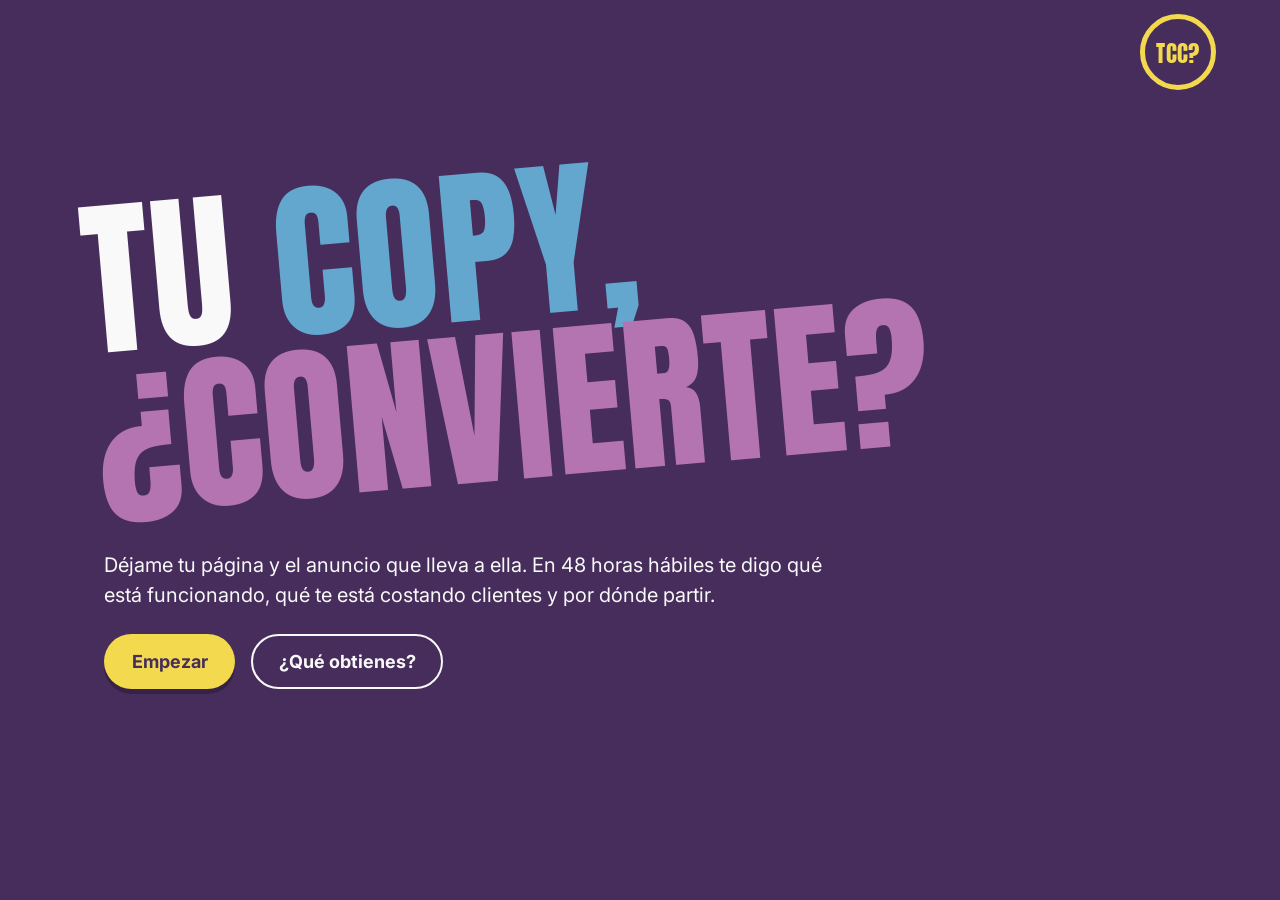
==== commit 7a03dfae: "Bienvenida más limpia, lightbox juguetón y animaciones suaves - El detalle de la bienvenida pasa a u" ====
--- a/index.html
+++ b/index.html
@@ -15,10 +15,6 @@
 </head>
 <body>
   <header class="topbar">
-    <p class="brand" aria-label="Tu copy, ¿convierte?">
-      <span class="c-white">TU COPY,</span> <span class="c-lila">¿CONVIERTE?</span>
-    </p>
-    <!-- PENDIENTE: decidir con Marco "TCC?" o "¿TCC?" (también en favicon.svg) -->
     <button type="button" class="badge" id="badge" aria-label="Quién está detrás de Tu copy, ¿convierte?" data-tooltip="¿Quién está detrás?" aria-haspopup="dialog">
       <span class="badge__text" aria-hidden="true">TCC?</span>
     </button>
@@ -43,34 +39,10 @@
 
         <div class="actions">
           <button type="button" class="btn btn--primary" data-action="start">Empezar</button>
-          <span class="hint hint--enter">presiona Enter ↵</span>
-        </div>
-      </div>
-
-      <div class="welcome-details">
-        <div class="welcome-details__text">
-          <div class="receive">
-            <p class="receive__title">Qué recibes (gratis):</p>
-            <ul class="receive__list">
-              <li>Las 3 fortalezas de tu página</li>
-              <li>Los 3 problemas que más te están frenando, ordenados por impacto</li>
-              <li>Si tu página cumple lo que promete tu anuncio</li>
-              <li>Un ejemplo de reescritura</li>
-            </ul>
-          </div>
-
-          <p class="secondary"><strong>Qué no incluye:</strong> la reescritura completa. El diagnóstico te muestra el problema; resolverlo es otra conversación.</p>
-
-          <p class="secondary signature">Uso IA para el primer análisis, pero no juega sola este partido: cada diagnóstico pasa por mi criterio y lo firmo yo. Marco Tricot, redactor senior con 20 años en copy, storytelling y performance.</p>
-
-          <p class="secondary quota">Reviso <span class="pendiente">[PENDIENTE: X]</span> diagnósticos por semana.</p>
-        </div>
-
-        <!-- PENDIENTE: foto de Marco (reemplazar este bloque por <img src="..." alt="Marco Tricot">) -->
-        <div class="photo photo--welcome pendiente-box" role="img" aria-label="Foto de Marco Tricot (pendiente)">
-          <span class="pendiente">[PENDIENTE: foto de Marco]</span>
-        </div>
-      </div>
+          <button type="button" class="btn btn--secondary" data-action="open-info" aria-haspopup="dialog">¿Qué obtienes?</button>
+        </div>
+      </div>
+
     </section>
 
     <!-- ============ PREGUNTA 1 · URL ============ -->
@@ -212,10 +184,6 @@
   <dialog class="lightbox" id="lightbox" role="dialog" aria-modal="true" aria-labelledby="lightbox-title">
     <div class="lightbox__inner">
       <button type="button" class="lightbox__close" data-action="close-lightbox" aria-label="Cerrar">✕</button>
-      <!-- PENDIENTE: foto de Marco -->
-      <div class="photo photo--lightbox pendiente-box" role="img" aria-label="Foto de Marco Tricot (pendiente)">
-        <span class="pendiente">[PENDIENTE: foto]</span>
-      </div>
       <!-- PENDIENTE: titular definitivo con Marco (ejemplo del brief) -->
       <h2 class="display display--lb" id="lightbox-title"><span class="c-white">QUIÉN</span> <span class="c-azul">ESTÁ</span> <span class="c-amarillo">DETRÁS</span></h2>
       <p class="pendiente pendiente--block">[PENDIENTE: titular e historia finales; este es el borrador del brief]</p>
@@ -234,6 +202,35 @@
     </div>
   </dialog>
 
+  <!-- ============ LIGHTBOX ¿QUÉ OBTIENES? ============ -->
+  <dialog class="lightbox lightbox--info" id="info" role="dialog" aria-modal="true" aria-labelledby="info-title">
+    <div class="lightbox__inner">
+      <button type="button" class="lightbox__close" data-action="close-lightbox" aria-label="Cerrar">✕</button>
+      <h2 class="display display--lb" id="info-title"><span class="c-white">¿QUÉ</span> <span class="c-amarillo">OBTIENES?</span></h2>
+
+      <div class="receive">
+        <p class="receive__title">Qué recibes (gratis):</p>
+        <ul class="receive__list">
+          <li>Las 3 fortalezas de tu página</li>
+          <li>Los 3 problemas que más te están frenando, ordenados por impacto</li>
+          <li>Si tu página cumple lo que promete tu anuncio</li>
+          <li>Un ejemplo de reescritura</li>
+        </ul>
+      </div>
+
+      <p class="secondary"><strong>Qué no incluye:</strong> la reescritura completa. El diagnóstico te muestra el problema; resolverlo es otra conversación.</p>
+
+      <p class="secondary signature">Uso IA para el primer análisis, pero no juega sola este partido: cada diagnóstico pasa por mi criterio y lo firmo yo. Marco Tricot, redactor senior con 20 años en copy, storytelling y performance.</p>
+
+      <p class="secondary quota">Reviso <span class="pendiente">[PENDIENTE: X]</span> diagnósticos por semana.</p>
+
+      <div class="actions">
+        <button type="button" class="btn btn--primary" data-action="start-from-info">Empezar</button>
+        <button type="button" class="btn btn--ghost" data-action="close-lightbox">Cerrar</button>
+      </div>
+    </div>
+  </dialog>
+
   <script src="app.js"></script>
 </body>
 </html>
--- a/styles.css
+++ b/styles.css
@@ -21,7 +21,10 @@
 
   --gutter: clamp(16px, 5vw, 72px);
   --maxw: 1200px;
-  --ease: cubic-bezier(.2, .7, .2, 1);
+  --ease: cubic-bezier(.22, 1, .36, 1);        /* salida suave (easeOutQuint) */
+  --ease-spring: cubic-bezier(.34, 1.56, .64, 1); /* rebote leve */
+  --ease-inout: cubic-bezier(.83, 0, .17, 1);     /* deslizamiento horizontal */
+  --ease-in: cubic-bezier(.5, 0, .75, 0);
 }
 
 *, *::before, *::after { box-sizing: border-box; }
@@ -76,35 +79,17 @@
   letter-spacing: 0;
 }
 .pendiente--block { display: block; margin: 0.75rem 0; font-size: 13px; }
-.pendiente-box {
-  border: 2px dashed var(--acento);
-  display: grid;
-  place-items: center;
-  text-align: center;
-  padding: 1rem;
-}
-
-/* ---------- Topbar: marca + insignia ---------- */
+/* ---------- Topbar: insignia ---------- */
 .topbar {
   position: sticky;
   top: 0;
   z-index: 10;
   display: flex;
   align-items: center;
-  justify-content: space-between;
+  justify-content: flex-end;
   gap: 1rem;
   padding: max(14px, env(safe-area-inset-top)) var(--gutter) 14px;
   background: var(--morado-noche);
-}
-
-.brand {
-  margin: 0;
-  font-family: var(--font-display);
-  font-weight: var(--display-weight);
-  font-size: calc(clamp(20px, 3.2vw, 30px) * var(--display-scale));
-  line-height: 0.95;
-  letter-spacing: 0.01em;
-  text-transform: uppercase;
 }
 
 .badge {
@@ -120,7 +105,7 @@
   background: transparent;
   border: 5px solid var(--acento);
   border-radius: 50%;
-  transition: transform .2s var(--ease), background-color .2s, color .2s;
+  transition: transform .6s var(--ease-spring), background-color .3s var(--ease), color .3s var(--ease);
   font-family: var(--font-display);
   font-weight: var(--display-weight);
   font-size: 23px;
@@ -128,7 +113,7 @@
   letter-spacing: 0.02em;
 }
 .badge__text { transform: translateY(1px); }
-.badge:hover { background: var(--acento); color: var(--morado-noche); transform: rotate(-8deg) scale(1.05); }
+.badge:hover { background: var(--acento); color: var(--morado-noche); transform: rotate(-12deg) scale(1.1); }
 .badge:active { transform: scale(.96); }
 .badge:focus-visible { outline-offset: 5px; }
 /* Tooltip */
@@ -144,29 +129,29 @@
   letter-spacing: 0;
   color: var(--morado-noche);
   background: var(--blanco);
-  padding: 6px 10px;
-  border-radius: 6px;
+  padding: 6px 12px;
   opacity: 0;
   pointer-events: none;
-  transform: translateY(-4px);
-  transition: opacity .15s, transform .15s;
+  transform: translateY(-8px) scale(.9);
+  transform-origin: top right;
+  border-radius: 999px;
+  transition: opacity .3s var(--ease), transform .5s var(--ease-spring);
 }
 .badge:hover::after,
 .badge:focus-visible::after { opacity: 1; transform: translateY(0); }
 .badge { overflow: visible; }
 
 /* Un solo giro sutil al cargar la bienvenida */
-.badge.is-intro { animation: badge-intro 1s var(--ease) .6s 1 both; }
+.badge.is-intro { animation: badge-intro 1.4s var(--ease) .9s 1 both; }
 @keyframes badge-intro {
-  0% { transform: rotate(0); }
-  35% { transform: rotate(14deg) scale(1.08); }
-  70% { transform: rotate(-10deg); }
-  100% { transform: rotate(0); }
+  0% { transform: rotate(0) scale(1); }
+  30% { transform: rotate(-16deg) scale(1.12); }
+  60% { transform: rotate(8deg) scale(1.02); }
+  100% { transform: rotate(0) scale(1); }
 }
 
 /* ---------- Pantallas ---------- */
 #form { margin: 0; }
-
 
 .screen {
   max-width: var(--maxw);
@@ -176,15 +161,37 @@
   container-type: inline-size;
 }
 .screen[hidden] { display: none; }
-.screen.is-entering { animation: screen-in .35s var(--ease) both; }
-.screen.is-entering.from-top { animation-name: screen-in-down; }
 #form { position: relative; overflow-x: clip; }
-.screen.is-sliding-in { animation: slide-in .55s var(--ease) both; }
-.screen.is-sliding-out { position: absolute; top: 0; left: 0; right: 0; animation: slide-out .55s var(--ease) both; }
-@keyframes slide-in { from { transform: translateX(100vw); } to { transform: none; } }
-@keyframes slide-out { from { transform: none; } to { transform: translateX(-100vw); } }
-@keyframes screen-in { from { opacity: 0; transform: translateY(28px); } to { opacity: 1; transform: none; } }
-@keyframes screen-in-down { from { opacity: 0; transform: translateY(-28px); } to { opacity: 1; transform: none; } }
+.screen.is-leaving { position: absolute; top: 0; left: 0; right: 0; pointer-events: none; }
+
+/* Bienvenida <-> P1: deslizamiento horizontal */
+.screen.anim-in-right  { animation: from-right .95s var(--ease-inout) both; }
+.screen.anim-in-left   { animation: from-left .95s var(--ease-inout) both; }
+.screen.anim-out-left  { animation: to-left .95s var(--ease-inout) both; }
+.screen.anim-out-right { animation: to-right .95s var(--ease-inout) both; }
+@keyframes from-right { from { transform: translateX(100%); } to { transform: none; } }
+@keyframes from-left  { from { transform: translateX(-100%); } to { transform: none; } }
+@keyframes to-left    { to { transform: translateX(-100%); } }
+@keyframes to-right   { to { transform: translateX(100%); } }
+
+/* Entre preguntas: la anterior se desvanece, la nueva entra en cascada */
+.screen.anim-out-up   { animation: fade-up .45s var(--ease-in) both; }
+.screen.anim-out-down { animation: fade-down .45s var(--ease-in) both; }
+@keyframes fade-up   { to { opacity: 0; transform: translateY(-48px); } }
+@keyframes fade-down { to { opacity: 0; transform: translateY(48px); } }
+
+.screen.anim-in-up > *,
+.screen.anim-in-right > *,
+.screen.anim-in-left > *   { animation: rise .9s var(--ease) both; }
+.screen.anim-in-down > *   { animation: drop .9s var(--ease) both; }
+@keyframes rise { from { opacity: 0; transform: translateY(56px); } to { opacity: 1; transform: none; } }
+@keyframes drop { from { opacity: 0; transform: translateY(-56px); } to { opacity: 1; transform: none; } }
+.screen[class*="anim-in-"] > :nth-child(1) { animation-delay: .18s; }
+.screen[class*="anim-in-"] > :nth-child(2) { animation-delay: .25s; }
+.screen[class*="anim-in-"] > :nth-child(3) { animation-delay: .32s; }
+.screen[class*="anim-in-"] > :nth-child(4) { animation-delay: .39s; }
+.screen[class*="anim-in-"] > :nth-child(5) { animation-delay: .46s; }
+.screen[class*="anim-in-"] > :nth-child(n+6) { animation-delay: .53s; }
 
 .display {
   margin: 0 0 1.25rem;
@@ -196,9 +203,15 @@
   hyphens: none;
 }
 /* tamaño relativo al ancho de su columna: "¿CONVIERTE?" nunca se corta */
-.display--xl { font-size: clamp(44px, min(17cqi, 20vh), 200px); }
+.display--xl {
+  font-size: clamp(44px, min(16cqi, 19vh), 190px);
+  rotate: -5deg;               /* inclinado, independiente de las animaciones (transform) */
+  transform-origin: left bottom;
+  margin-top: .35em;
+  margin-bottom: 1.6rem;
+}
 .display--q  { font-size: calc(clamp(40px, 8vw, 104px) * var(--display-scale)); max-width: 14ch; }
-.display--lb { font-size: calc(clamp(44px, 7vw, 72px) * var(--display-scale)); margin-bottom: .5rem; }
+.display--lb { font-size: calc(clamp(44px, 7vw, 72px) * var(--display-scale)); margin: .4rem 0 1rem; rotate: -3deg; transform-origin: left bottom; }
 
 .lead {
   font-size: clamp(16px, 1.6vw, 20px);
@@ -220,19 +233,15 @@
 .secondary strong { font-weight: 700; }
 
 /* Bienvenida: título, bajada y botón en el primer pantallazo; detalle debajo */
-.screen--welcome { padding-top: clamp(16px, 4vh, 56px); }
-.hero { margin-bottom: clamp(48px, 10vh, 120px); }
+.screen--welcome { padding-top: clamp(16px, 4vh, 56px); padding-bottom: 48px; min-height: 0; }
+.hero { margin-bottom: 2rem; }
 .hero .lead { margin-bottom: 0; }
-.hero .actions { margin-top: 1.25rem; }
-.welcome-details {
-  display: grid;
-  gap: 2rem;
-  grid-template-columns: 1fr;
-}
+.hero .actions { margin-top: 1.5rem; }
 .receive {
   margin: 0 0 1.25rem;
-  padding: 1rem 1.25rem;
-  border-left: 3px solid var(--lila-polvo);
+  padding: 1.1rem 1.35rem;
+  background: rgba(181, 155, 179, .14);
+  border-radius: 24px;
 }
 .receive__title { margin: 0 0 .4rem; font-weight: 700; }
 .receive__list { margin: 0; padding-left: 1.1rem; }
@@ -240,18 +249,6 @@
 .receive__list li::marker { color: var(--azul-clic); }
 .signature { color: var(--lila-polvo); font-size: 17px; }
 .quota { font-weight: 600; }
-
-.photo {
-  background: rgba(249, 249, 249, 0.04);
-  border-radius: 8px;
-  color: var(--blanco);
-}
-.photo--welcome { aspect-ratio: 4 / 5; max-width: 320px; width: 100%; }
-.photo--lightbox { width: 120px; height: 120px; border-radius: 50%; margin-bottom: 1rem; padding: .5rem; }
-
-@media (min-width: 900px) {
-  .welcome-details { grid-template-columns: minmax(0, 1fr) 280px; align-items: start; }
-}
 
 /* ---------- Campos ---------- */
 .field { margin: 0 0 1rem; max-width: 640px; }
@@ -274,7 +271,7 @@
   border-bottom: 2px solid var(--lila-polvo);
   border-radius: 0;
   padding: .5rem 0;
-  transition: border-color .15s;
+  transition: border-color .3s var(--ease), box-shadow .3s var(--ease);
 }
 .input::placeholder { color: rgba(249, 249, 249, .45); }
 .input:focus { outline: none; border-bottom-color: var(--azul-clic); }
@@ -315,11 +312,11 @@
   color: var(--blanco);
   background: rgba(181, 155, 179, .12);
   border: 2px solid var(--lila-polvo);
-  border-radius: 8px;
+  border-radius: 18px;
   cursor: pointer;
-  transition: background-color .15s, border-color .15s, transform .1s;
-}
-.option:hover { background: rgba(181, 155, 179, .24); }
+  transition: background-color .3s var(--ease), border-color .3s var(--ease), color .3s var(--ease), transform .5s var(--ease-spring);
+}
+.option:hover { background: rgba(181, 155, 179, .24); transform: translateX(6px); }
 .option__key {
   flex: none;
   display: grid;
@@ -329,7 +326,7 @@
   font-size: 14px;
   font-weight: 700;
   border: 1.5px solid var(--lila-polvo);
-  border-radius: 4px;
+  border-radius: 50%;
 }
 .option[aria-checked="true"] {
   background: var(--blanco);
@@ -337,8 +334,8 @@
   color: var(--morado-noche);
 }
 .option[aria-checked="true"] .option__key { background: var(--morado-noche); border-color: var(--morado-noche); color: var(--blanco); }
-.option.is-blink { animation: blink .3s steps(2) 1; }
-@keyframes blink { 50% { opacity: .55; } }
+.option.is-pop { animation: pop .5s var(--ease-spring) 1; }
+@keyframes pop { 0% { transform: scale(1); } 40% { transform: scale(1.04) rotate(-1deg); } 100% { transform: scale(1); } }
 
 /* Botones */
 .actions {
@@ -354,16 +351,17 @@
   font-weight: 700;
   min-height: 52px;
   padding: .75rem 1.6rem;
-  border-radius: 8px;
+  border-radius: 999px;
   border: 2px solid transparent;
   cursor: pointer;
-  transition: transform .1s, background-color .15s, box-shadow .15s;
-}
-.btn:active { transform: translateY(1px); }
+  transition: transform .5s var(--ease-spring), background-color .3s var(--ease), box-shadow .3s var(--ease), color .3s var(--ease);
+}
+.btn:hover { transform: translateY(-3px) rotate(-1.5deg); }
+.btn:active { transform: translateY(1px) scale(.97); transition-duration: .1s; }
 .btn--primary {
   color: var(--morado-noche);
   background: var(--acento);
-  box-shadow: 0 4px 0 0 rgba(0,0,0,.25);
+  box-shadow: 0 5px 0 0 rgba(0,0,0,.25);
 }
 .btn--primary:hover { background: #F6E275; }
 .btn--primary:disabled { opacity: .6; cursor: progress; }
@@ -372,7 +370,7 @@
   background: transparent;
   border-color: var(--blanco);
 }
-.btn--secondary:hover { background: rgba(249,249,249,.1); }
+.btn--secondary:hover { background: var(--blanco); color: var(--morado-noche); }
 .btn--ghost {
   color: var(--lila-polvo);
   background: transparent;
@@ -381,6 +379,7 @@
   text-decoration: underline;
   text-underline-offset: 3px;
 }
+.btn--ghost:hover { transform: none; color: var(--blanco); }
 .hint { font-size: 16px; color: var(--lila-polvo); }
 
 .privacy { margin: 1rem 0 0; font-size: 16px; color: var(--lila-polvo); max-width: 40em; }
@@ -389,7 +388,7 @@
   margin-top: 1.25rem;
   padding: 1rem 1.25rem;
   border: 2px solid var(--acento);
-  border-radius: 8px;
+  border-radius: 24px;
   max-width: 640px;
 }
 .send-error p { margin: 0 0 .75rem; font-weight: 600; }
@@ -423,7 +422,7 @@
   height: 100%;
   width: 0;
   background: var(--azul-clic);
-  transition: width .3s var(--ease);
+  transition: width .9s var(--ease);
 }
 .progress__label { margin: 0; font-size: 16px; font-weight: 600; white-space: nowrap; }
 .progress__nav { margin-left: auto; display: flex; gap: .5rem; }
@@ -435,37 +434,52 @@
   color: var(--morado-noche);
   background: var(--blanco);
   border: 0;
-  border-radius: 6px;
+  border-radius: 50%;
   cursor: pointer;
-}
+  transition: transform .5s var(--ease-spring), opacity .3s var(--ease);
+}
+.nav-btn:not(:disabled):hover { transform: scale(1.1); }
 .nav-btn:disabled { opacity: .3; cursor: default; }
 
 /* ---------- Lightbox ---------- */
 .lightbox {
-  width: min(560px, calc(100% - 32px));
-  max-height: calc(100dvh - 48px);
+  width: min(560px, calc(100% - 48px));
+  max-height: calc(100dvh - 64px);
   padding: 0;
   border: 0;
-  border-radius: 12px;
+  border-radius: 40px;
   color: var(--blanco);
   background: var(--morado-noche);
-  box-shadow: 0 0 0 2px var(--lila-polvo), 0 24px 80px rgba(0,0,0,.5);
+  box-shadow: 0 0 0 3px var(--lila-polvo), 14px 16px 0 3px var(--acento);
   overflow: auto;
-}
-.lightbox::backdrop { background: rgba(20, 10, 28, .75); }
-.lightbox[open] { animation: screen-in .25s var(--ease) both; }
-.lightbox__inner { position: relative; padding: 32px 28px 24px; }
+  overscroll-behavior: contain;
+}
+.lightbox--info { box-shadow: 0 0 0 3px var(--lila-polvo), -14px 16px 0 3px var(--azul-clic); }
+.lightbox::backdrop { background: rgba(20, 10, 28, .78); animation: backdrop-in .4s var(--ease) both; }
+.lightbox[open] { animation: lb-in .7s var(--ease-spring) both; }
+.lightbox.is-closing { animation: lb-out .28s var(--ease-in) both; }
+.lightbox.is-closing::backdrop { animation: backdrop-out .28s var(--ease-in) both; }
+@keyframes lb-in  { from { opacity: 0; transform: translateY(60px) scale(.82) rotate(-5deg); } to { opacity: 1; transform: none; } }
+@keyframes lb-out { to { opacity: 0; transform: translateY(30px) scale(.9) rotate(3deg); } }
+@keyframes backdrop-in  { from { opacity: 0; } }
+@keyframes backdrop-out { to { opacity: 0; } }
+.lightbox__inner { position: relative; padding: 40px 36px 28px; }
 .lightbox__close {
   position: absolute;
-  top: 12px; right: 12px;
-  width: 44px; height: 44px;
+  top: 16px; right: 16px;
+  width: 48px; height: 48px;
   font-size: 20px;
-  color: var(--blanco);
-  background: transparent;
-  border: 2px solid var(--lila-polvo);
+  font-weight: 700;
+  color: var(--morado-noche);
+  background: var(--acento);
+  border: 0;
   border-radius: 50%;
   cursor: pointer;
-}
+  transition: transform .6s var(--ease-spring);
+}
+.lightbox__close:hover { transform: rotate(90deg) scale(1.1); }
+.lightbox .actions { margin-top: 1.25rem; }
+.lightbox .display--lb { padding-right: 56px; }
 .lightbox__story p { margin: 0 0 .85rem; font-size: 16px; }
 .lightbox__contact {
   display: flex;
@@ -479,19 +493,25 @@
 
 /* Mobile: hoja a pantalla completa */
 @media (max-width: 640px) {
-  .lightbox {
+  .lightbox, .lightbox--info {
     width: 100%;
     max-width: 100%;
-    height: 100%;
-    max-height: 100%;
-    margin: 0;
-    border-radius: 0;
-    box-shadow: none;
+    height: calc(100% - 16px);
+    max-height: calc(100% - 16px);
+    margin: auto 0 0;
+    border-radius: 32px 32px 0 0;
+    box-shadow: 0 -3px 0 0 var(--lila-polvo);
   }
-  .lightbox__inner { padding: max(24px, env(safe-area-inset-top)) 16px 32px; }
+  .lightbox[open] { animation: sheet-in .7s var(--ease) both; }
+  .lightbox.is-closing { animation: sheet-out .3s var(--ease-in) both; }
+  .lightbox__inner { padding: 64px 16px max(32px, env(safe-area-inset-bottom)); }
+  .lightbox__close { top: 12px; right: 12px; }
   .badge { width: 60px; height: 60px; border-width: 4px; font-size: 18px; }
   .hint--enter { display: none; } /* en mobile no se depende de Enter */
 }
+
+@keyframes sheet-in  { from { transform: translateY(100%); } to { transform: none; } }
+@keyframes sheet-out { to { transform: translateY(100%); } }
 
 /* Desktop: Inter 14px solo en textos secundarios */
 @media (min-width: 1024px) {
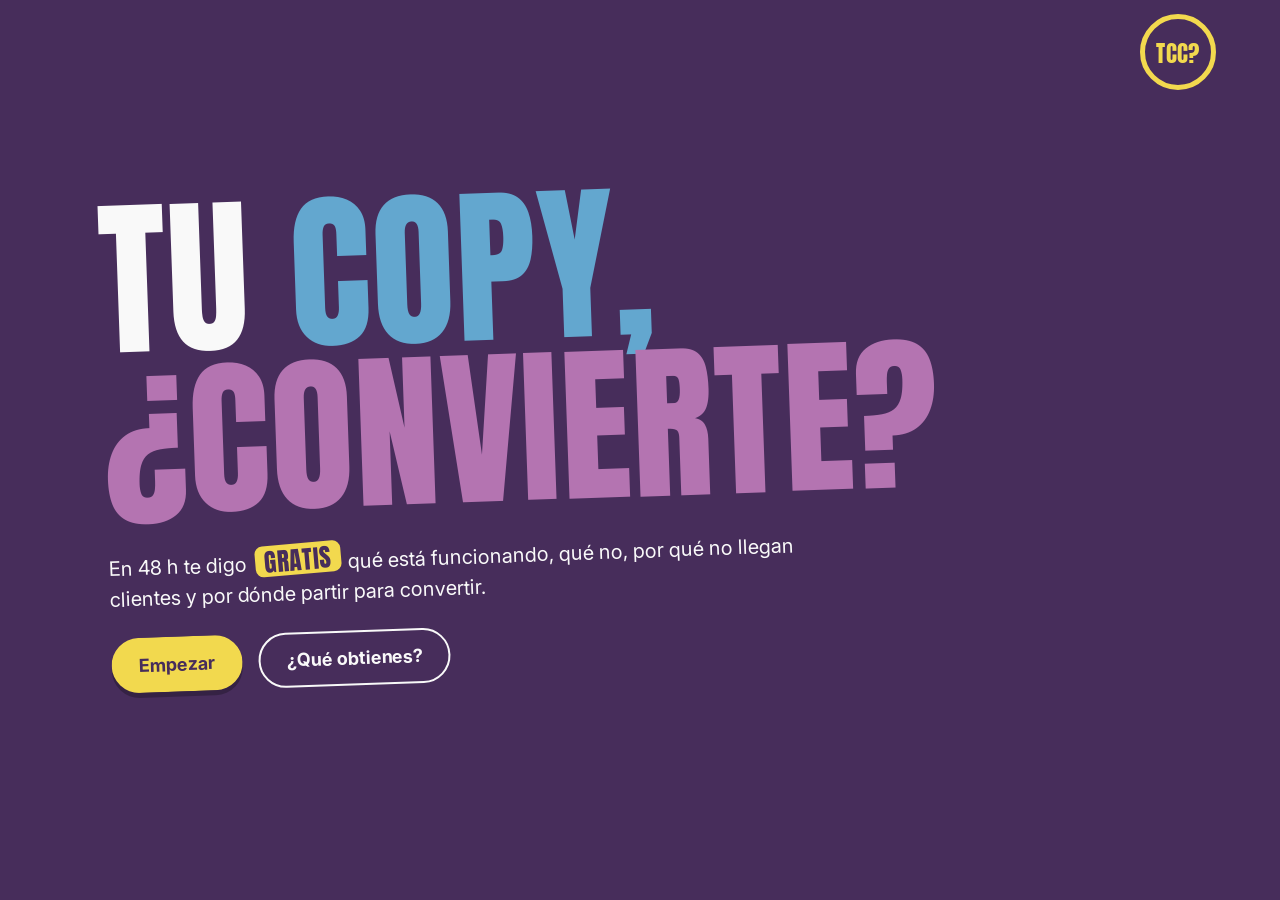
==== commit 150b09ed: "Nueva bajada con GRATIS destacado y lightbox TCC? simplificado - Bajada: "En 48 h te digo GRATIS…"; " ====
--- a/index.html
+++ b/index.html
@@ -4,7 +4,7 @@
   <meta charset="utf-8">
   <meta name="viewport" content="width=device-width, initial-scale=1, viewport-fit=cover">
   <title>Tu copy, ¿convierte?</title>
-  <meta name="description" content="Déjame tu página y el anuncio que lleva a ella. En 48 horas hábiles te digo qué está funcionando, qué te está costando clientes y por dónde partir.">
+  <meta name="description" content="En 48 h te digo gratis qué está funcionando, qué no, por qué no llegan clientes y por dónde partir para convertir.">
   <meta name="theme-color" content="#472D5B">
   <link rel="icon" href="favicon.svg" type="image/svg+xml">
   <link rel="preconnect" href="https://fonts.googleapis.com">
@@ -35,7 +35,7 @@
           <span class="c-malva">¿CONVIERTE?</span>
         </h1>
 
-        <p class="lead">Déjame tu página y el anuncio que lleva a ella. En 48 horas hábiles te digo qué está funcionando, qué te está costando clientes y por dónde partir.</p>
+        <p class="lead">En 48 h te digo <strong class="gratis">GRATIS</strong> qué está funcionando, qué no, por qué no llegan clientes y por dónde partir para convertir.</p>
 
         <div class="actions">
           <button type="button" class="btn btn--primary" data-action="start">Empezar</button>
@@ -184,21 +184,13 @@
   <dialog class="lightbox" id="lightbox" role="dialog" aria-modal="true" aria-labelledby="lightbox-title">
     <div class="lightbox__inner">
       <button type="button" class="lightbox__close" data-action="close-lightbox" aria-label="Cerrar">✕</button>
-      <!-- PENDIENTE: titular definitivo con Marco (ejemplo del brief) -->
       <h2 class="display display--lb" id="lightbox-title"><span class="c-white">QUIÉN</span> <span class="c-azul">ESTÁ</span> <span class="c-amarillo">DETRÁS</span></h2>
-      <p class="pendiente pendiente--block">[PENDIENTE: titular e historia finales; este es el borrador del brief]</p>
       <div class="lightbox__story">
         <p>Soy Marco Tricot, redactor senior. Llevo 20 años escribiendo copy, contando historias y midiendo si funcionan.</p>
         <p>Creé esta plataforma porque veo muchas marcas pagando por clics que su página no convierte. Casi siempre el problema no es el anuncio ni el diseño: es lo que la página dice, o lo que deja de decir.</p>
         <p>Uso IA para el primer análisis, pero no juega sola este partido: el criterio y la firma son míos.</p>
-        <p>¿Quieres hacer algo más o colaborar? Escríbeme.</p>
-      </div>
-      <div class="lightbox__contact">
-        <a class="mail-link" id="mail-link" href="#">correo</a>
-        <button type="button" class="btn btn--secondary" data-action="copy-email">Copiar correo</button>
-        <span class="copied" id="copied" aria-live="polite"></span>
-      </div>
-      <button type="button" class="btn btn--ghost" data-action="close-lightbox">Cerrar</button>
+        <p>¿Quieres hacer algo más o colaborar? <a class="mail-link" id="mail-link" href="#">Escríbeme aquí</a></p>
+      </div>
     </div>
   </dialog>
 
--- a/styles.css
+++ b/styles.css
@@ -112,8 +112,16 @@
   line-height: 1;
   letter-spacing: 0.02em;
 }
-.badge__text { transform: translateY(1px); }
-.badge:hover { background: var(--acento); color: var(--morado-noche); transform: rotate(-12deg) scale(1.1); }
+.badge__text {
+  display: block;
+  transform: translateY(1px);
+  /* gira constantemente; se detiene al pasar el mouse o con foco */
+  animation: badge-spin 9s linear infinite;
+}
+.badge:hover .badge__text,
+.badge:focus-visible .badge__text { animation-play-state: paused; }
+@keyframes badge-spin { to { rotate: 360deg; } }
+.badge:hover { background: var(--acento); color: var(--morado-noche); transform: scale(1.1); }
 .badge:active { transform: scale(.96); }
 .badge:focus-visible { outline-offset: 5px; }
 /* Tooltip */
@@ -142,13 +150,6 @@
 .badge { overflow: visible; }
 
 /* Un solo giro sutil al cargar la bienvenida */
-.badge.is-intro { animation: badge-intro 1.4s var(--ease) .9s 1 both; }
-@keyframes badge-intro {
-  0% { transform: rotate(0) scale(1); }
-  30% { transform: rotate(-16deg) scale(1.12); }
-  60% { transform: rotate(8deg) scale(1.02); }
-  100% { transform: rotate(0) scale(1); }
-}
 
 /* ---------- Pantallas ---------- */
 #form { margin: 0; }
@@ -205,8 +206,6 @@
 /* tamaño relativo al ancho de su columna: "¿CONVIERTE?" nunca se corta */
 .display--xl {
   font-size: clamp(44px, min(16cqi, 19vh), 190px);
-  rotate: -5deg;               /* inclinado, independiente de las animaciones (transform) */
-  transform-origin: left bottom;
   margin-top: .35em;
   margin-bottom: 1.6rem;
 }
@@ -234,8 +233,23 @@
 
 /* Bienvenida: título, bajada y botón en el primer pantallazo; detalle debajo */
 .screen--welcome { padding-top: clamp(16px, 4vh, 56px); padding-bottom: 48px; min-height: 0; }
-.hero { margin-bottom: 2rem; }
+.hero { margin-bottom: 2rem; rotate: -2deg; transform-origin: left center; } /* solo el home va inclinado */
 .hero .lead { margin-bottom: 0; }
+/* GRATIS destacado: Anton en un cuadro de color */
+.gratis {
+  display: inline-block;
+  font-family: var(--font-display);
+  font-weight: 400;
+  font-size: 1.25em;
+  line-height: 1;
+  letter-spacing: .03em;
+  color: var(--morado-noche);
+  background: var(--acento);
+  padding: .14em .35em .1em;
+  border-radius: 8px;
+  rotate: -3deg;
+  margin: 0 .1em;
+}
 .hero .actions { margin-top: 1.5rem; }
 .receive {
   margin: 0 0 1.25rem;
@@ -481,15 +495,8 @@
 .lightbox .actions { margin-top: 1.25rem; }
 .lightbox .display--lb { padding-right: 56px; }
 .lightbox__story p { margin: 0 0 .85rem; font-size: 16px; }
-.lightbox__contact {
-  display: flex;
-  flex-wrap: wrap;
-  align-items: center;
-  gap: .75rem 1rem;
-  margin: 1.25rem 0 1rem;
-}
-.mail-link { color: var(--blanco); font-weight: 600; text-decoration-color: var(--azul-clic); text-underline-offset: 3px; word-break: break-all; }
-.copied { font-size: 16px; font-weight: 600; color: var(--acento); }
+.mail-link { color: var(--acento); font-weight: 700; text-decoration-thickness: 2px; text-underline-offset: 4px; }
+.mail-link:hover { color: var(--blanco); }
 
 /* Mobile: hoja a pantalla completa */
 @media (max-width: 640px) {
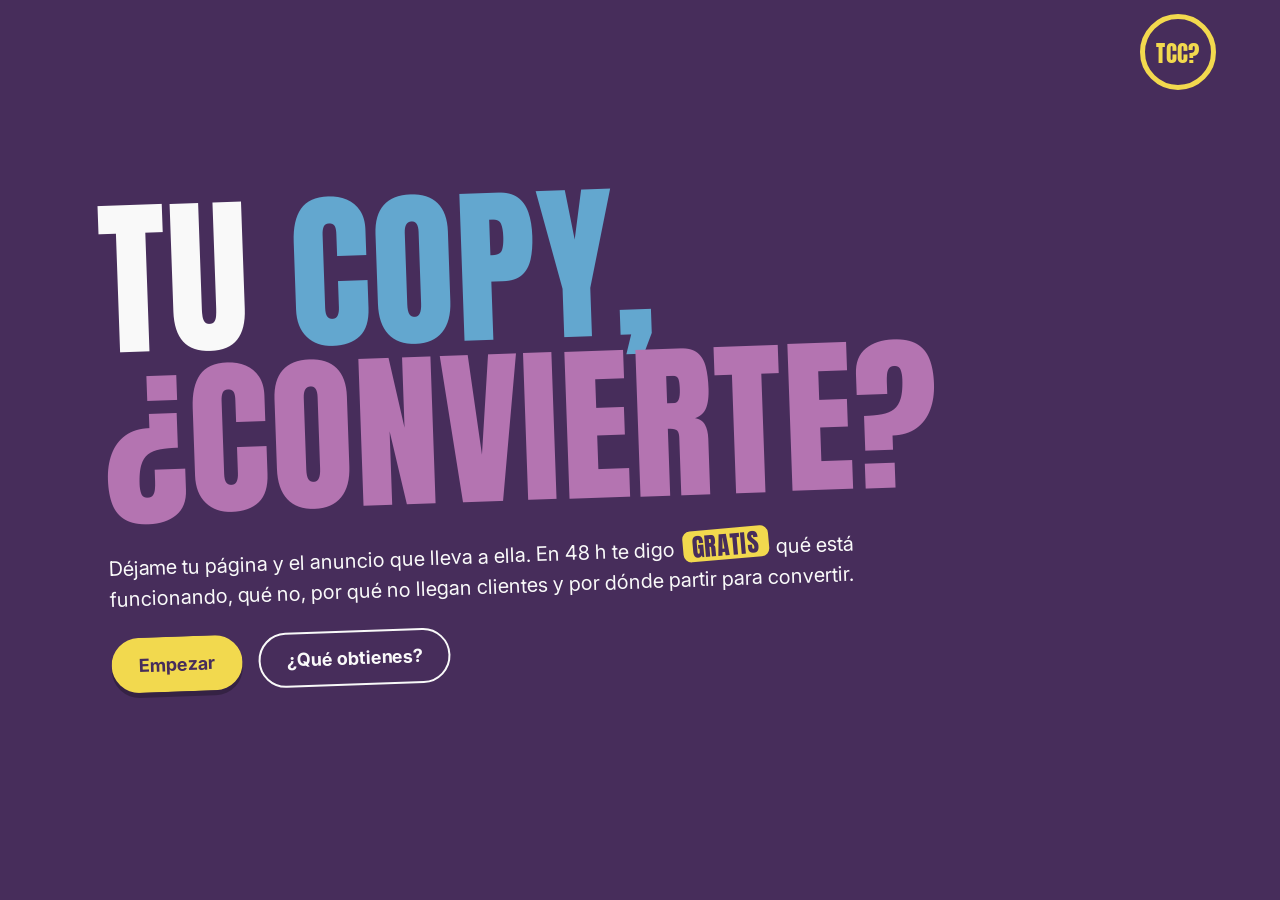
==== commit 407cc504: "Restaura la primera frase de la bajada Co-Authored-By: Claude Opus 5.5 <noreply@anthropic.com>" ====
--- a/index.html
+++ b/index.html
@@ -4,7 +4,7 @@
   <meta charset="utf-8">
   <meta name="viewport" content="width=device-width, initial-scale=1, viewport-fit=cover">
   <title>Tu copy, ¿convierte?</title>
-  <meta name="description" content="En 48 h te digo gratis qué está funcionando, qué no, por qué no llegan clientes y por dónde partir para convertir.">
+  <meta name="description" content="Déjame tu página y el anuncio que lleva a ella. En 48 h te digo gratis qué está funcionando, qué no, por qué no llegan clientes y por dónde partir para convertir.">
   <meta name="theme-color" content="#472D5B">
   <link rel="icon" href="favicon.svg" type="image/svg+xml">
   <link rel="preconnect" href="https://fonts.googleapis.com">
@@ -35,7 +35,7 @@
           <span class="c-malva">¿CONVIERTE?</span>
         </h1>
 
-        <p class="lead">En 48 h te digo <strong class="gratis">GRATIS</strong> qué está funcionando, qué no, por qué no llegan clientes y por dónde partir para convertir.</p>
+        <p class="lead">Déjame tu página y el anuncio que lleva a ella. En 48 h te digo <strong class="gratis">GRATIS</strong> qué está funcionando, qué no, por qué no llegan clientes y por dónde partir para convertir.</p>
 
         <div class="actions">
           <button type="button" class="btn btn--primary" data-action="start">Empezar</button>
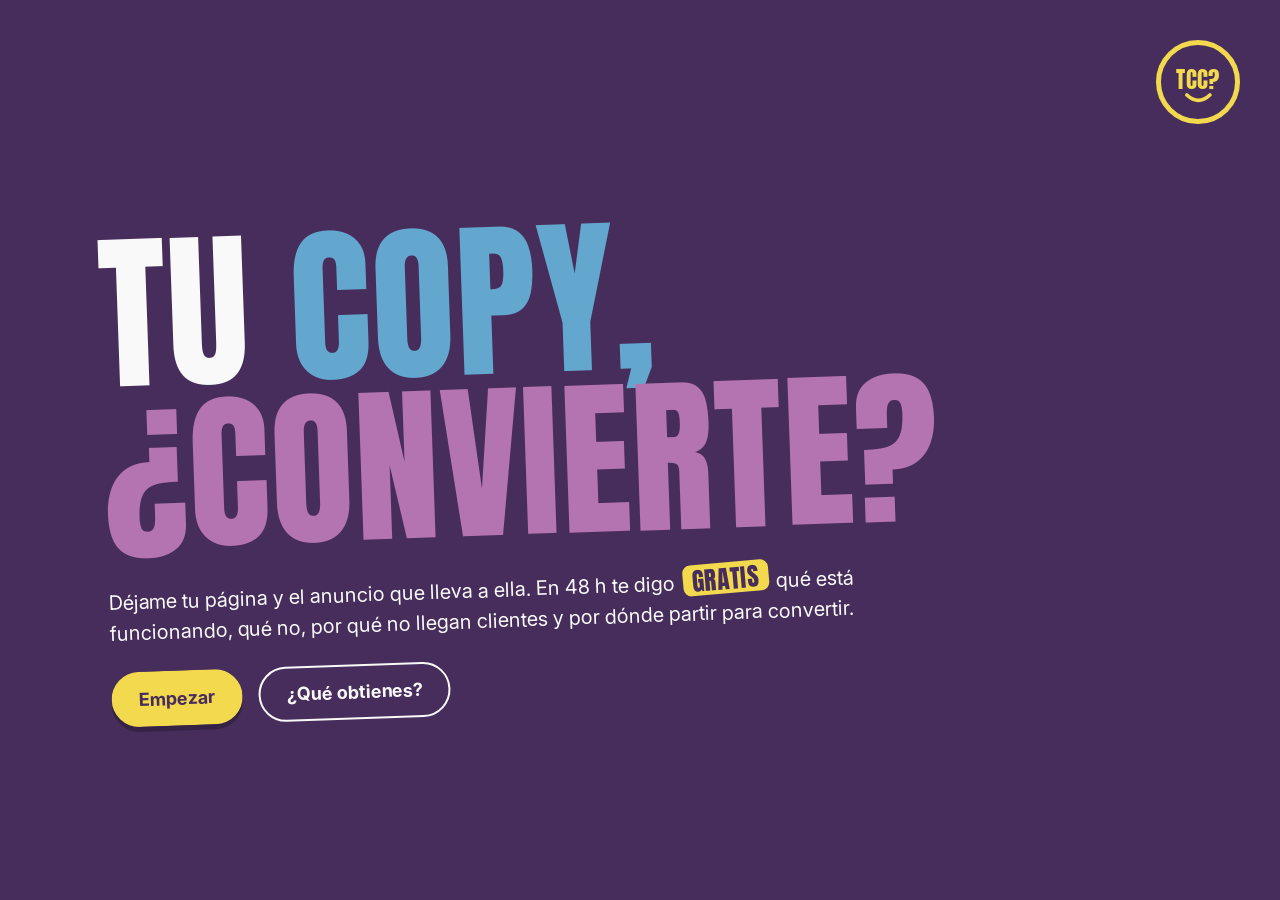
==== commit 602e684e: "TCC? con sonrisa, separado 40px de la esquina; favicon morado sin fondo Co-Authored-By: Claude Opus " ====
--- a/index.html
+++ b/index.html
@@ -16,7 +16,10 @@
 <body>
   <header class="topbar">
     <button type="button" class="badge" id="badge" aria-label="Quién está detrás de Tu copy, ¿convierte?" data-tooltip="¿Quién está detrás?" aria-haspopup="dialog">
-      <span class="badge__text" aria-hidden="true">TCC?</span>
+      <span class="badge__face" aria-hidden="true">
+        <span class="badge__text">TCC?</span>
+        <svg class="badge__smile" viewBox="0 0 40 16"><path d="M4 4 Q20 19 36 4" fill="none" stroke="currentColor" stroke-width="5" stroke-linecap="round"/></svg>
+      </span>
     </button>
   </header>
 
--- a/styles.css
+++ b/styles.css
@@ -88,7 +88,7 @@
   align-items: center;
   justify-content: flex-end;
   gap: 1rem;
-  padding: max(14px, env(safe-area-inset-top)) var(--gutter) 14px;
+  padding: max(40px, env(safe-area-inset-top)) 40px 14px var(--gutter); /* insignia separada de la esquina */
   background: var(--morado-noche);
 }
 
@@ -97,8 +97,8 @@
   flex: none;
   display: grid;
   place-items: center;
-  width: 76px;
-  height: 76px;
+  width: 84px;
+  height: 84px;
   padding: 0;
   cursor: pointer;
   color: var(--acento);
@@ -112,14 +112,19 @@
   line-height: 1;
   letter-spacing: 0.02em;
 }
-.badge__text {
-  display: block;
-  transform: translateY(1px);
-  /* gira constantemente; se detiene al pasar el mouse o con foco */
+.badge__face {
+  display: flex;
+  flex-direction: column;
+  align-items: center;
+  gap: .06em;
+  transform: translateY(.18em);
+  /* carita (TCC? + sonrisa): gira constantemente; se detiene al pasar el mouse o con foco */
   animation: badge-spin 9s linear infinite;
 }
-.badge:hover .badge__text,
-.badge:focus-visible .badge__text { animation-play-state: paused; }
+.badge__text { display: block; }
+.badge__smile { display: block; width: 1.25em; height: .5em; }
+.badge:hover .badge__face,
+.badge:focus-visible .badge__face { animation-play-state: paused; }
 @keyframes badge-spin { to { rotate: 360deg; } }
 .badge:hover { background: var(--acento); color: var(--morado-noche); transform: scale(1.1); }
 .badge:active { transform: scale(.96); }
@@ -513,7 +518,8 @@
   .lightbox.is-closing { animation: sheet-out .3s var(--ease-in) both; }
   .lightbox__inner { padding: 64px 16px max(32px, env(safe-area-inset-bottom)); }
   .lightbox__close { top: 12px; right: 12px; }
-  .badge { width: 60px; height: 60px; border-width: 4px; font-size: 18px; }
+  .topbar { padding-top: max(24px, env(safe-area-inset-top)); padding-right: 24px; }
+  .badge { width: 66px; height: 66px; border-width: 4px; font-size: 18px; }
   .hint--enter { display: none; } /* en mobile no se depende de Enter */
 }
 
